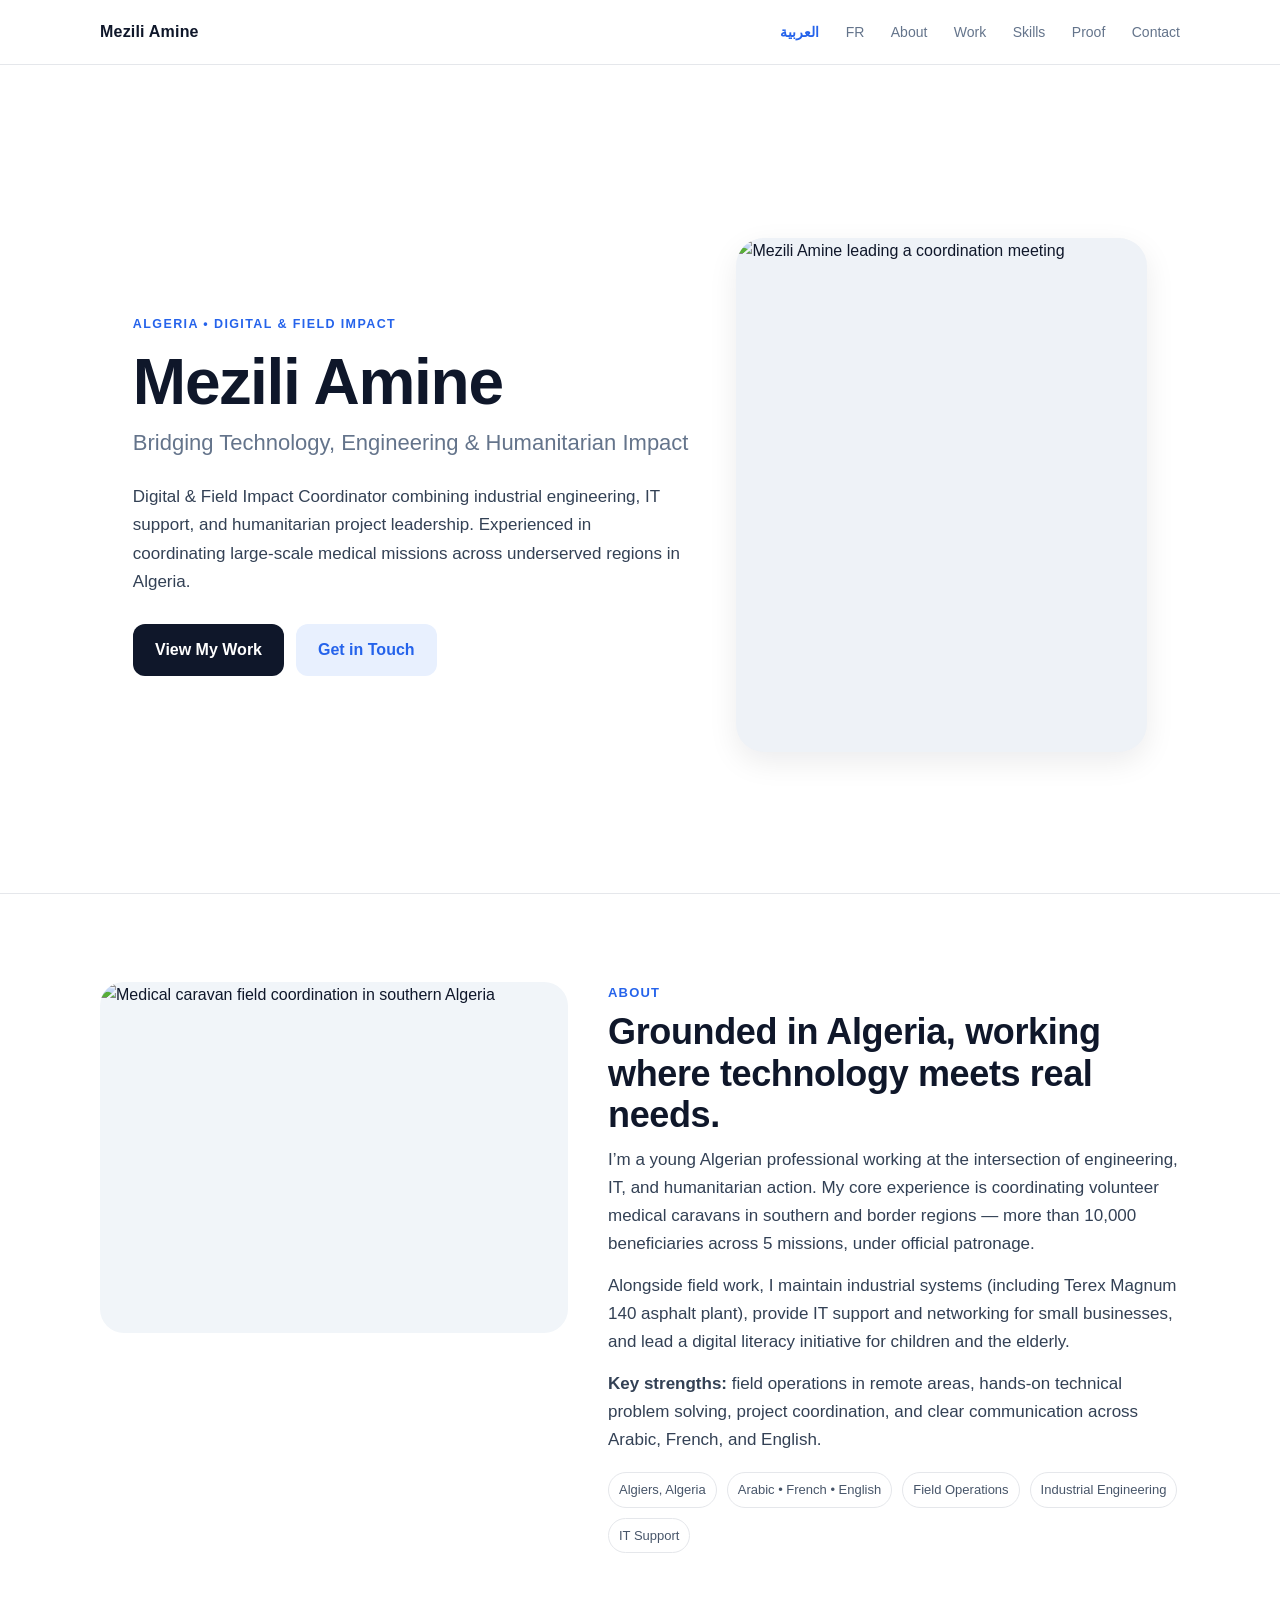
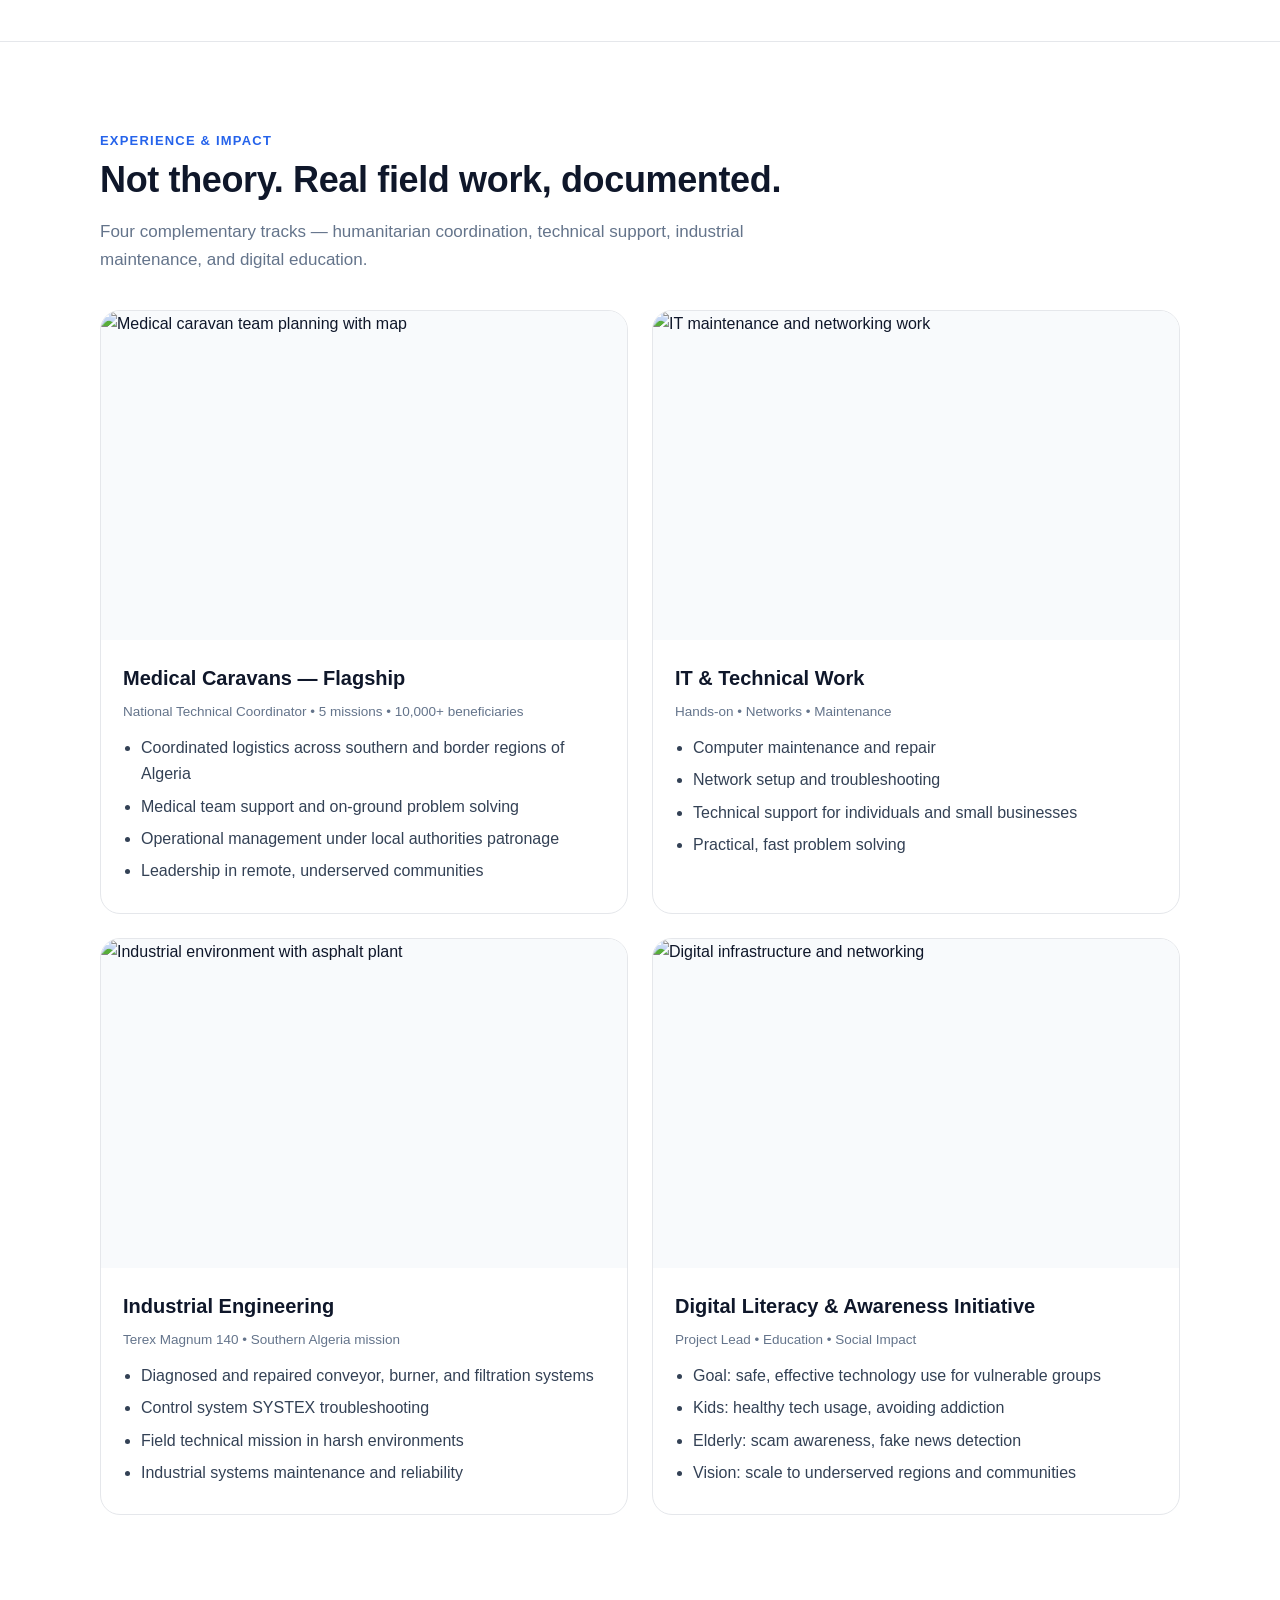
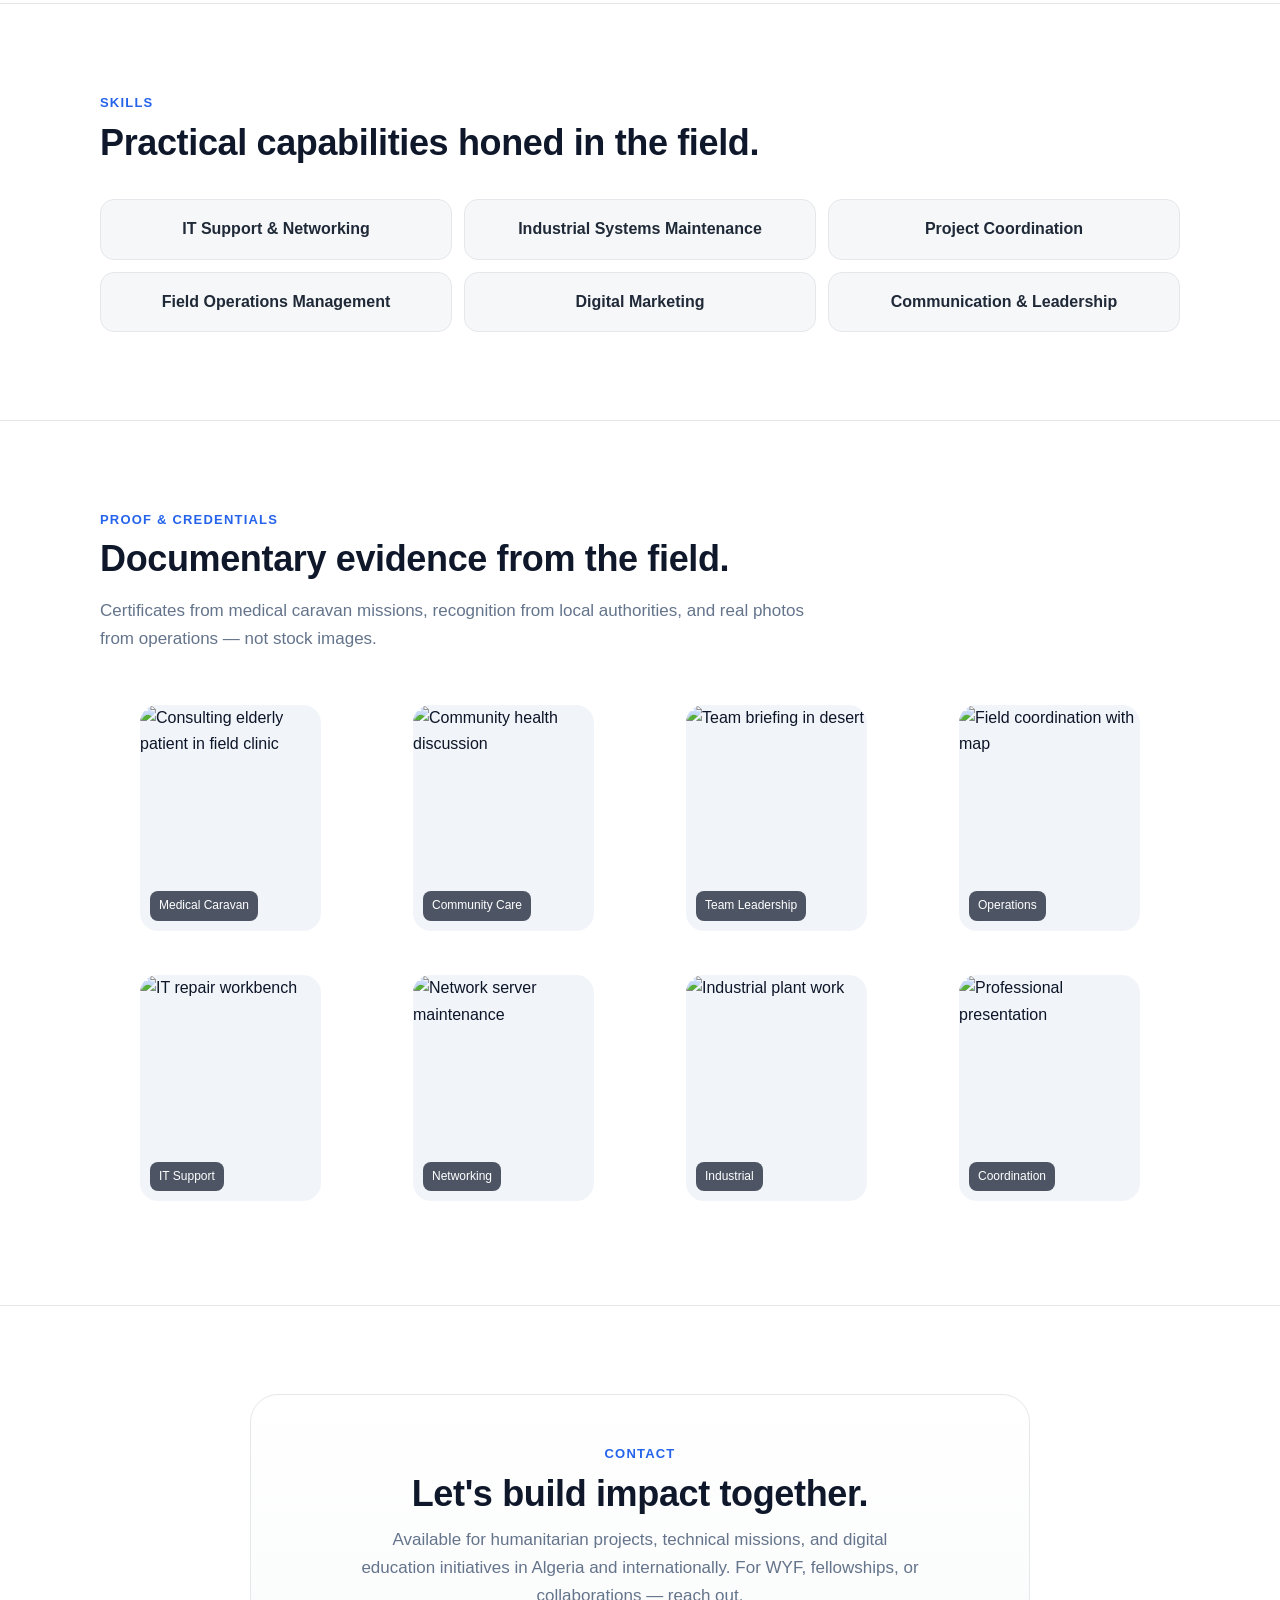
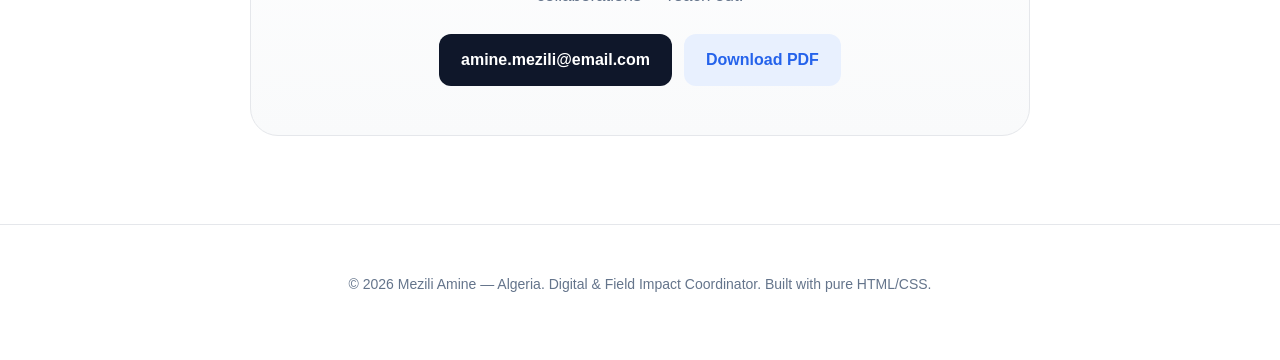
==== index.html @ 5e211ed3 "Add files via upload" ====
<!DOCTYPE html>
<html lang="en">
<head>
<link rel="icon" type="image/png" sizes="32x32" href="assets/favicon-32.png">
<link rel="apple-touch-icon" href="assets/apple-touch-icon.png">
<meta property="og:title" content="Mezili Amine — Portfolio">
<meta property="og:description" content="Bridging Technology, Engineering & Humanitarian Impact">
<meta property="og:image" content="assets/og-image.jpg">
<meta property="og:type" content="website">
<meta name="twitter:card" content="summary_large_image">

<meta charset="UTF-8">
<meta name="viewport" content="width=device-width, initial-scale=1">
<title>Mezili Amine — Technology, Engineering & Humanitarian Impact</title>
<meta name="description" content="Portfolio of Mezili Amine, Algerian Digital & Field Impact Coordinator. Medical caravans, industrial engineering, IT support, and digital literacy.">
<style>
:root{
  --bg:#ffffff;
  --bg-alt:#f6f7f9;
  --text:#0f172a;
  --muted:#64748b;
  --blue:#2563eb;
  --blue-soft:#e8f0fe;
  --border:#e5e7eb;
  --radius:20px;
}
*{box-sizing:border-box}
html{scroll-behavior:smooth}
body{
  margin:0;
  font-family:-apple-system,BlinkMacSystemFont,"SF Pro Text","Inter",Segoe UI,Roboto,Helvetica,Arial,sans-serif;
  color:var(--text);
  background:var(--bg);
  line-height:1.65;
  -webkit-font-smoothing:antialiased;
  text-rendering:optimizeLegibility;
}
img{max-width:100%;display:block}
a{color:inherit}
.container{max-width:1120px;margin:0 auto;padding:0 20px}

/* NAV */
nav{
  position:sticky;top:0;z-index:50;
  backdrop-filter:saturate(180%) blur(12px);
  background:rgba(255,255,255,.75);
  border-bottom:1px solid var(--border);
}
.nav-inner{display:flex;align-items:center;justify-content:space-between;height:64px}
.brand{font-weight:650;letter-spacing:.2px}
.nav-links a{
  margin-left:22px;text-decoration:none;font-size:14px;color:var(--muted);transition:color .2s
}
.nav-links a:hover{color:var(--text)}

/* HERO */
.hero{min-height:92vh;display:grid;align-items:center;padding:72px 0 40px}
.hero-grid{display:grid;gap:48px;grid-template-columns:1fr}
@media(min-width:920px){.hero-grid{grid-template-columns:1.15fr .85fr;align-items:center}}
.eyebrow{color:var(--blue);font-weight:600;font-size:12.5px;text-transform:uppercase;letter-spacing:1.4px}
h1{font-size:clamp(40px,6vw,64px);line-height:1.04;margin:14px 0 10px;font-weight:750;letter-spacing:-.02em}
.tagline{font-size:clamp(18px,2.4vw,22px);color:var(--muted);margin:0 0 22px}
.lead{font-size:17px;max-width:58ch;color:#334155;margin-bottom:28px}
.hero-img{border-radius:28px;overflow:hidden;aspect-ratio:4/5;background:#eef2f7;box-shadow:0 10px 30px rgba(2,6,23,.08)}
.hero-img img{width:100%;height:100%;object-fit:cover}
.cta-row{display:flex;gap:12px;flex-wrap:wrap}
.btn{
  display:inline-block;background:var(--text);color:#fff;
  padding:13px 22px;border-radius:12px;text-decoration:none;font-weight:550;
  transition:transform .15s ease,opacity .2s;will-change:transform
}
.btn:hover{transform:translateY(-1px);opacity:.95}
.btn-ghost{background:var(--blue-soft);color:var(--blue)}

/* SECTIONS */
section{padding:88px 0;border-top:1px solid var(--border)}
.section-head{margin-bottom:36px}
.kicker{font-size:13px;text-transform:uppercase;letter-spacing:1.2px;color:var(--blue);font-weight:600;margin-bottom:8px}
.h2{font-size:clamp(26px,3.5vw,36px);line-height:1.15;margin:0 0 10px;letter-spacing:-.01em}
.sub{color:var(--muted);max-width:720px;font-size:17px}

/* ABOUT */
.about-grid{display:grid;gap:40px;grid-template-columns:1fr}
@media(min-width:920px){.about-grid{grid-template-columns:.9fr 1.1fr;align-items:start}}
.about-img{border-radius:24px;overflow:hidden;aspect-ratio:4/3;background:#f1f5f9}
.about-img img{width:100%;height:100%;object-fit:cover}
.about-text p{margin:0 0 14px;color:#334155;font-size:17px}
.badges{display:flex;gap:10px;flex-wrap:wrap;margin-top:18px}
.badge{font-size:13px;padding:6px 10px;border:1px solid var(--border);border-radius:999px;background:#fff;color:#475569}

/* CARDS */
.cards{display:grid;gap:24px;grid-template-columns:1fr}
@media(min-width:820px){.cards{grid-template-columns:1fr 1fr}}
.card{
  background:#fff;border:1px solid var(--border);border-radius:var(--radius);
  overflow:hidden;display:flex;flex-direction:column;transition:transform .2s,box-shadow .2s
}
.card:hover{transform:translateY(-2px);box-shadow:0 8px 24px rgba(2,6,23,.06)}
.card-media{aspect-ratio:16/10;background:#f8fafc;overflow:hidden}
.card-media img{width:100%;height:100%;object-fit:cover;transition:transform .4s}
.card:hover .card-media img{transform:scale(1.03)}
.card-body{padding:22px}
.card-title{font-size:20px;margin:0 0 6px;font-weight:650}
.card-meta{font-size:13.5px;color:var(--muted);margin-bottom:12px}
.card ul{margin:0;padding-left:18px;color:#334155}
.card li{margin:6px 0}

/* SKILLS */
.skills{display:grid;grid-template-columns:repeat(2,1fr);gap:12px}
@media(min-width:720px){.skills{grid-template-columns:repeat(3,1fr)}}
.skill{
  background:var(--bg-alt);border:1px solid var(--border);
  padding:16px 14px;border-radius:14px;text-align:center;font-weight:550;color:#1f2937
}

/* GALLERY */
.gallery{display:grid;grid-template-columns:repeat(2,1fr);gap:12px}
@media(min-width:700px){.gallery{grid-template-columns:repeat(3,1fr)}}
@media(min-width:1020px){.gallery{grid-template-columns:repeat(4,1fr)}}
.tile{position:relative;border-radius:18px;overflow:hidden;aspect-ratio:4/5;background:#f1f5f9}
.tile img{width:100%;height:100%;object-fit:cover;transition:transform .35s,filter .3s;filter:contrast(1.02)}
.tile:hover img{transform:scale(1.04)}
.tile span{
  position:absolute;left:10px;bottom:10px;background:rgba(15,23,42,.72);color:#fff;
  font-size:12px;padding:5px 9px;border-radius:8px;backdrop-filter:blur(4px)
}

/* CONTACT */
.contact-wrap{max-width:820px;margin:0 auto}
.contact-card{
  background:linear-gradient(180deg,#fff, #f9fafb);
  border:1px solid var(--border);border-radius:28px;padding:48px 28px;text-align:center
}
.contact-card p{color:var(--muted);max-width:60ch;margin:12px auto 24px;font-size:17px}

/* FOOTER */
footer{padding:48px 0 64px;color:var(--muted);font-size:14px;text-align:center;border-top:1px solid var(--border)}

/* REVEAL */
.reveal{opacity:0;transform:translateY(14px);transition:opacity .7s ease,transform .7s ease}
.reveal.visible{opacity:1;transform:none}
</style>
</head>
<body>

<nav>
  <div class="container nav-inner">
    <div class="brand">Mezili Amine</div>
    <div class="nav-links">
      <a href="index-ar.html" style="color:var(--blue);font-weight:600">العربية</a>
      <a href="index-fr.html">FR</a>
      <a href="#about">About</a>
      <a href="#work">Work</a>
      <a href="#skills">Skills</a>
      <a href="#gallery">Proof</a>
      <a href="#contact">Contact</a>
    </div>
  </div>
</nav>

<header class="hero">
  <div class="container hero-grid">
    <div>
      <div class="eyebrow reveal">Algeria • Digital & Field Impact</div>
      <h1 class="reveal" style="transition-delay:.05s">Mezili Amine</h1>
      <p class="tagline reveal" style="transition-delay:.1s">Bridging Technology, Engineering & Humanitarian Impact</p>
      <p class="lead reveal" style="transition-delay:.15s">
        Digital & Field Impact Coordinator combining industrial engineering, IT support, and humanitarian project leadership. Experienced in coordinating large-scale medical missions across underserved regions in Algeria.
      </p>
      <div class="cta-row reveal" style="transition-delay:.2s">
        <a href="#work" class="btn">View My Work</a>
        <a href="#contact" class="btn btn-ghost">Get in Touch</a>
      </div>
    </div>
    <div class="hero-img reveal" style="transition-delay:.1s">
      <img src="assets/photo2.jpg" alt="Mezili Amine leading a coordination meeting">
    </div>
  </div>
</header>

<section id="about">
  <div class="container about-grid">
    <div class="about-img reveal">
      <img src="assets/photo5.jpg" alt="Medical caravan field coordination in southern Algeria">
    </div>
    <div class="about-text reveal">
      <div class="kicker">About</div>
      <h2 class="h2">Grounded in Algeria, working where technology meets real needs.</h2>
      <p>I’m a young Algerian professional working at the intersection of engineering, IT, and humanitarian action. My core experience is coordinating volunteer medical caravans in southern and border regions — more than 10,000 beneficiaries across 5 missions, under official patronage.</p>
      <p>Alongside field work, I maintain industrial systems (including Terex Magnum 140 asphalt plant), provide IT support and networking for small businesses, and lead a digital literacy initiative for children and the elderly.</p>
      <p><strong>Key strengths:</strong> field operations in remote areas, hands-on technical problem solving, project coordination, and clear communication across Arabic, French, and English.</p>
      <div class="badges">
        <span class="badge">Algiers, Algeria</span>
        <span class="badge">Arabic • French • English</span>
        <span class="badge">Field Operations</span>
        <span class="badge">Industrial Engineering</span>
        <span class="badge">IT Support</span>
      </div>
    </div>
  </div>
</section>

<section id="work">
  <div class="container">
    <div class="section-head reveal">
      <div class="kicker">Experience & Impact</div>
      <h2 class="h2">Not theory. Real field work, documented.</h2>
      <p class="sub">Four complementary tracks — humanitarian coordination, technical support, industrial maintenance, and digital education.</p>
    </div>

    <div class="cards">
      <article class="card reveal">
        <div class="card-media">
          <img src="assets/photo6.jpg" alt="Medical caravan team planning with map">
        </div>
        <div class="card-body">
          <h3 class="card-title">Medical Caravans — Flagship</h3>
          <div class="card-meta">National Technical Coordinator • 5 missions • 10,000+ beneficiaries</div>
          <ul>
            <li>Coordinated logistics across southern and border regions of Algeria</li>
            <li>Medical team support and on-ground problem solving</li>
            <li>Operational management under local authorities patronage</li>
            <li>Leadership in remote, underserved communities</li>
          </ul>
        </div>
      </article>

      <article class="card reveal" style="transition-delay:.05s">
        <div class="card-media">
          <img src="assets/photo3.jpg" alt="IT maintenance and networking work">
        </div>
        <div class="card-body">
          <h3 class="card-title">IT & Technical Work</h3>
          <div class="card-meta">Hands-on • Networks • Maintenance</div>
          <ul>
            <li>Computer maintenance and repair</li>
            <li>Network setup and troubleshooting</li>
            <li>Technical support for individuals and small businesses</li>
            <li>Practical, fast problem solving</li>
          </ul>
        </div>
      </article>

      <article class="card reveal" style="transition-delay:.1s">
        <div class="card-media">
          <img src="assets/photo1.jpg" alt="Industrial environment with asphalt plant">
        </div>
        <div class="card-body">
          <h3 class="card-title">Industrial Engineering</h3>
          <div class="card-meta">Terex Magnum 140 • Southern Algeria mission</div>
          <ul>
            <li>Diagnosed and repaired conveyor, burner, and filtration systems</li>
            <li>Control system SYSTEX troubleshooting</li>
            <li>Field technical mission in harsh environments</li>
            <li>Industrial systems maintenance and reliability</li>
          </ul>
        </div>
      </article>

      <article class="card reveal" style="transition-delay:.15s">
        <div class="card-media">
          <img src="assets/photo4.jpg" alt="Digital infrastructure and networking">
        </div>
        <div class="card-body">
          <h3 class="card-title">Digital Literacy & Awareness Initiative</h3>
          <div class="card-meta">Project Lead • Education • Social Impact</div>
          <ul>
            <li>Goal: safe, effective technology use for vulnerable groups</li>
            <li>Kids: healthy tech usage, avoiding addiction</li>
            <li>Elderly: scam awareness, fake news detection</li>
            <li>Vision: scale to underserved regions and communities</li>
          </ul>
        </div>
      </article>
    </div>
  </div>
</section>

<section id="skills">
  <div class="container">
    <div class="section-head reveal">
      <div class="kicker">Skills</div>
      <h2 class="h2">Practical capabilities honed in the field.</h2>
    </div>
    <div class="skills">
      <div class="skill reveal">IT Support & Networking</div>
      <div class="skill reveal" style="transition-delay:.03s">Industrial Systems Maintenance</div>
      <div class="skill reveal" style="transition-delay:.06s">Project Coordination</div>
      <div class="skill reveal" style="transition-delay:.09s">Field Operations Management</div>
      <div class="skill reveal" style="transition-delay:.12s">Digital Marketing</div>
      <div class="skill reveal" style="transition-delay:.15s">Communication & Leadership</div>
    </div>
  </div>
</section>

<section id="gallery">
  <div class="container">
    <div class="section-head reveal">
      <div class="kicker">Proof & Credentials</div>
      <h2 class="h2">Documentary evidence from the field.</h2>
      <p class="sub">Certificates from medical caravan missions, recognition from local authorities, and real photos from operations — not stock images.</p>
    </div>
    <div class="gallery">
      <figure class="tile reveal"><img src="assets/photo7.jpg" alt="Consulting elderly patient in field clinic"><span>Medical Caravan</span></figure>
      <figure class="tile reveal" style="transition-delay:.03s"><img src="assets/photo8.jpg" alt="Community health discussion"><span>Community Care</span></figure>
      <figure class="tile reveal" style="transition-delay:.06s"><img src="assets/photo5.jpg" alt="Team briefing in desert"><span>Team Leadership</span></figure>
      <figure class="tile reveal" style="transition-delay:.09s"><img src="assets/photo6.jpg" alt="Field coordination with map"><span>Operations</span></figure>
      <figure class="tile reveal" style="transition-delay:.12s"><img src="assets/photo3.jpg" alt="IT repair workbench"><span>IT Support</span></figure>
      <figure class="tile reveal" style="transition-delay:.15s"><img src="assets/photo4.jpg" alt="Network server maintenance"><span>Networking</span></figure>
      <figure class="tile reveal" style="transition-delay:.18s"><img src="assets/photo1.jpg" alt="Industrial plant work"><span>Industrial</span></figure>
      <figure class="tile reveal" style="transition-delay:.21s"><img src="assets/photo2.jpg" alt="Professional presentation"><span>Coordination</span></figure>
    </div>
  </div>
</section>

<section id="contact">
  <div class="container contact-wrap">
    <div class="contact-card reveal">
      <div class="kicker">Contact</div>
      <h2 class="h2">Let's build impact together.</h2>
      <p>Available for humanitarian projects, technical missions, and digital education initiatives in Algeria and internationally. For WYF, fellowships, or collaborations — reach out.</p>
      <div class="cta-row" style="justify-content:center">
        <a href="mailto:amine.mezili@email.com" class="btn">amine.mezili@email.com</a>
        <a href="assets/Mezili-Amine-Portfolio.pdf" class="btn btn-ghost">Download PDF</a>
      </div>
    </div>
  </div>
</section>

<footer>
  <div class="container">
    © 2026 Mezili Amine — Algeria. Digital & Field Impact Coordinator. Built with pure HTML/CSS.
  </div>
</footer>

<script>
// Subtle fade-in on scroll
const io = new IntersectionObserver((entries)=>{
  entries.forEach(e=>{
    if(e.isIntersecting){ e.target.classList.add('visible'); io.unobserve(e.target); }
  })
},{threshold:.12});
document.querySelectorAll('.reveal').forEach(el=>io.observe(el));
</script>
</body>
</html>
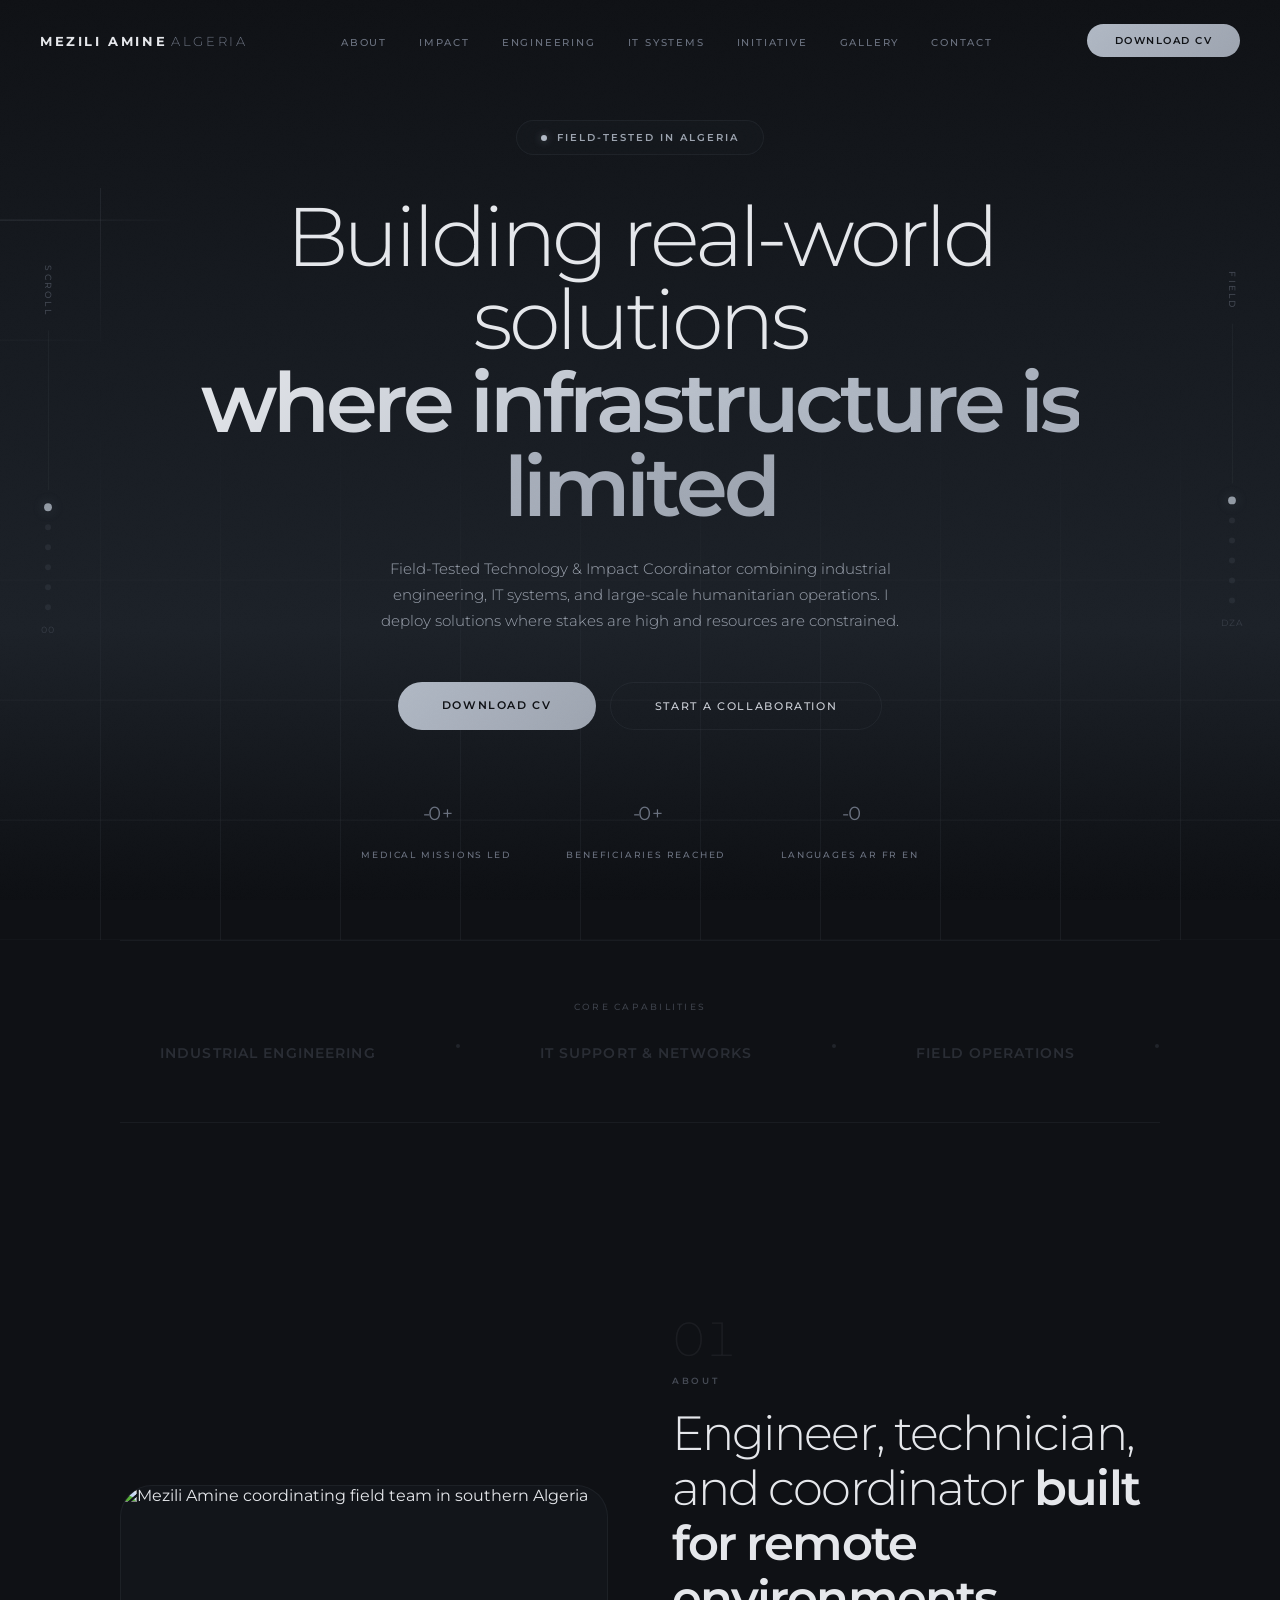
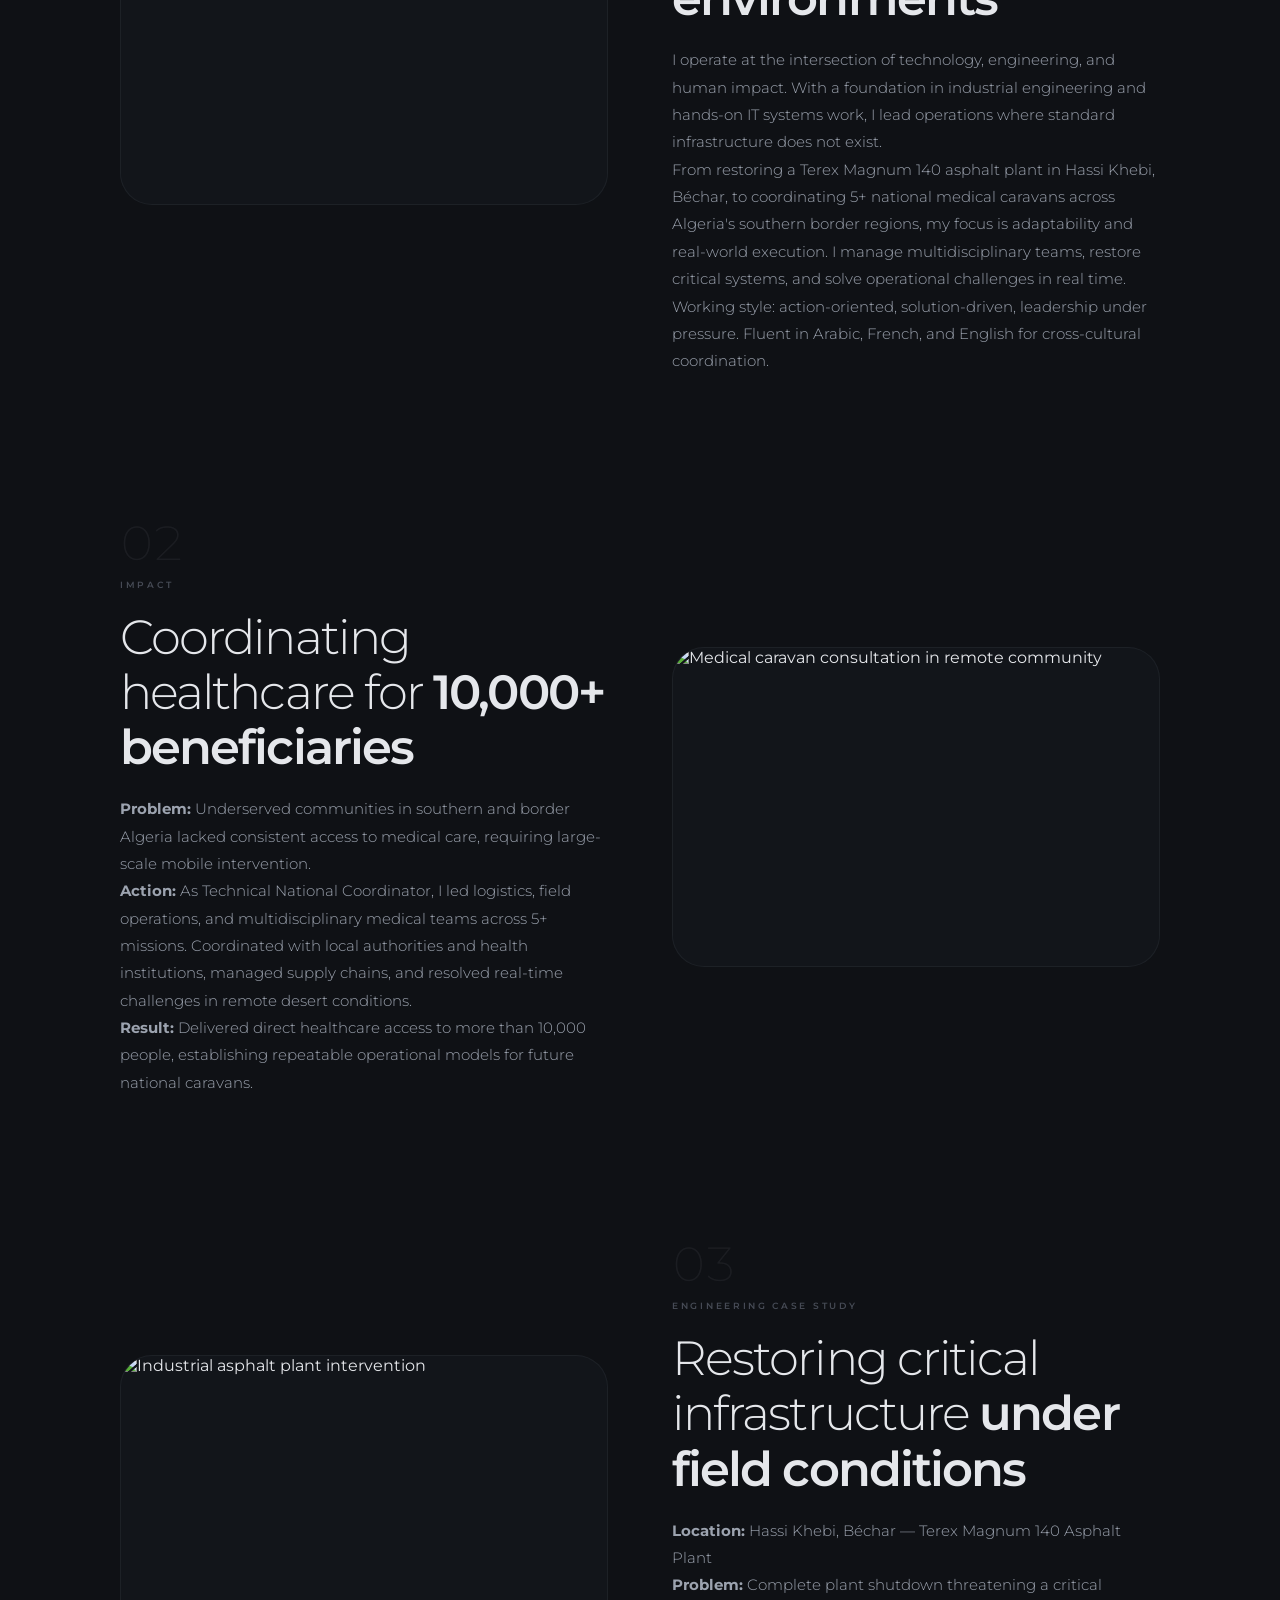
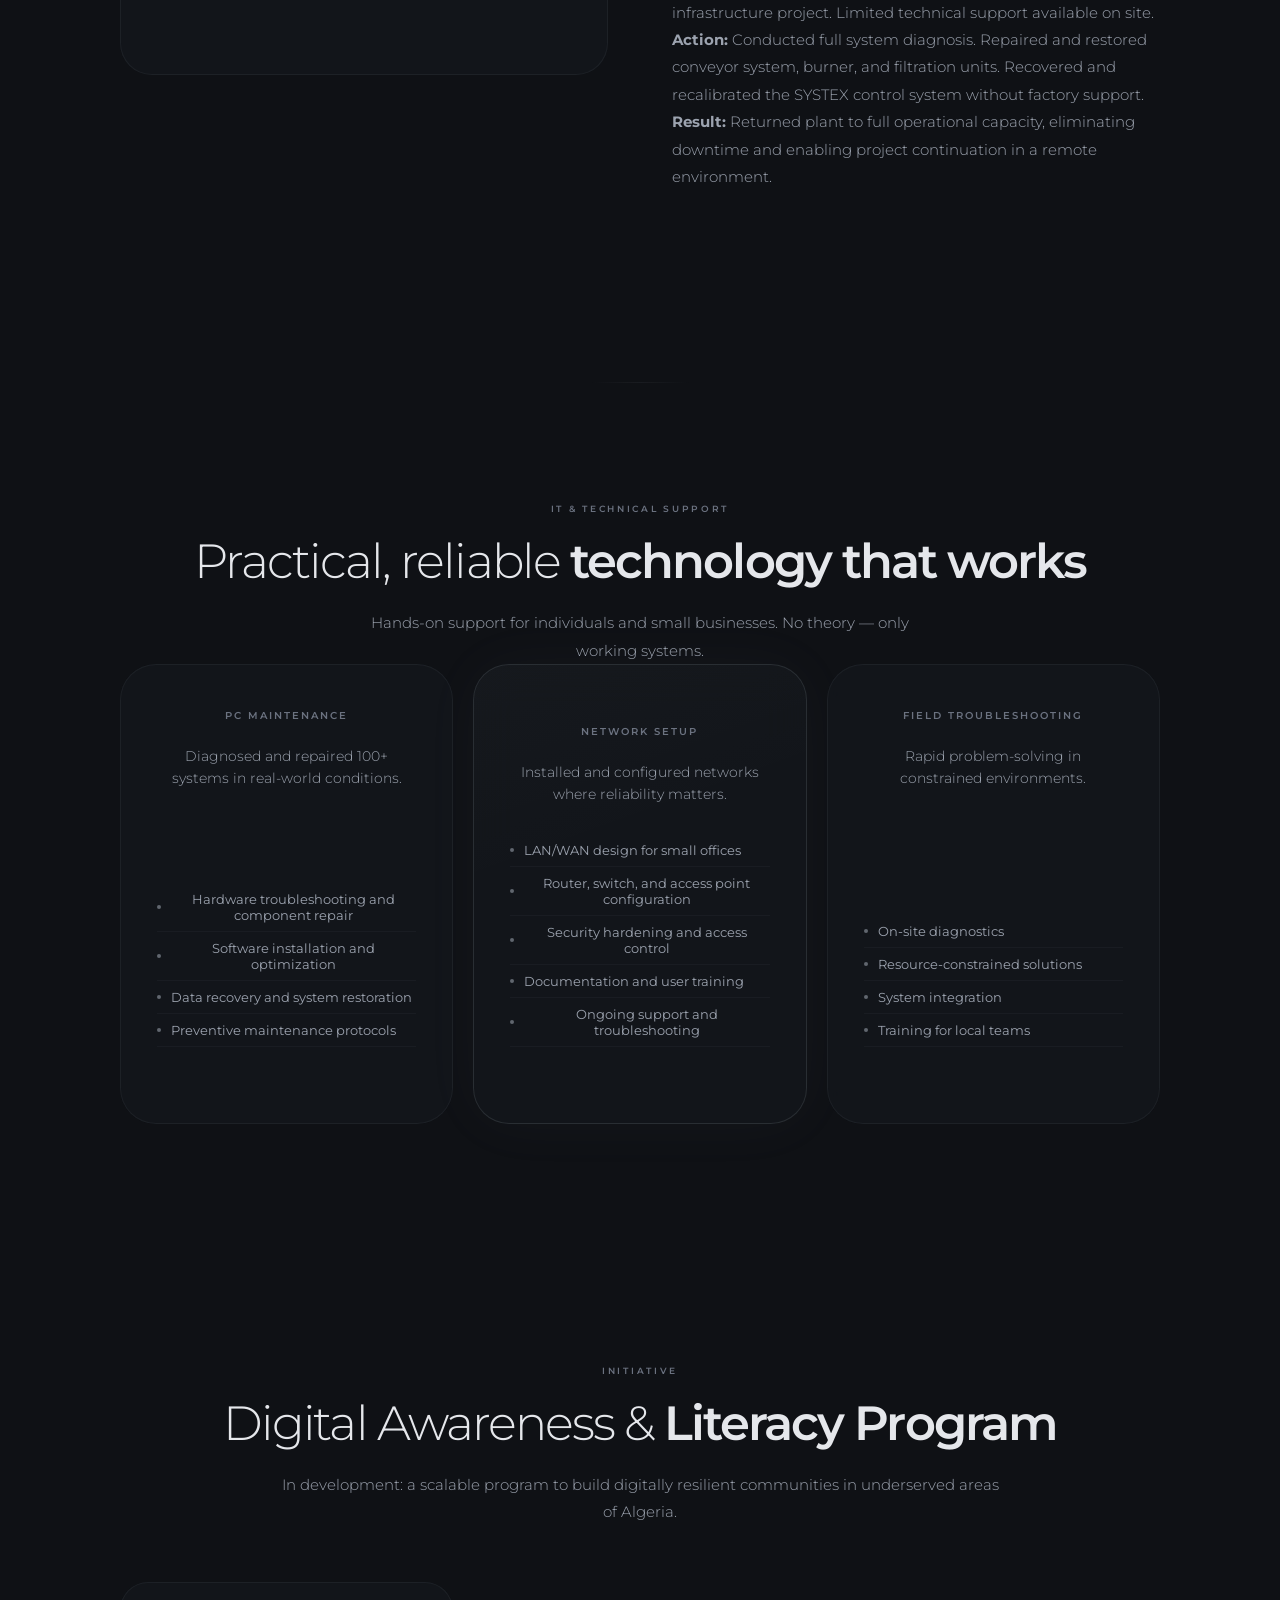
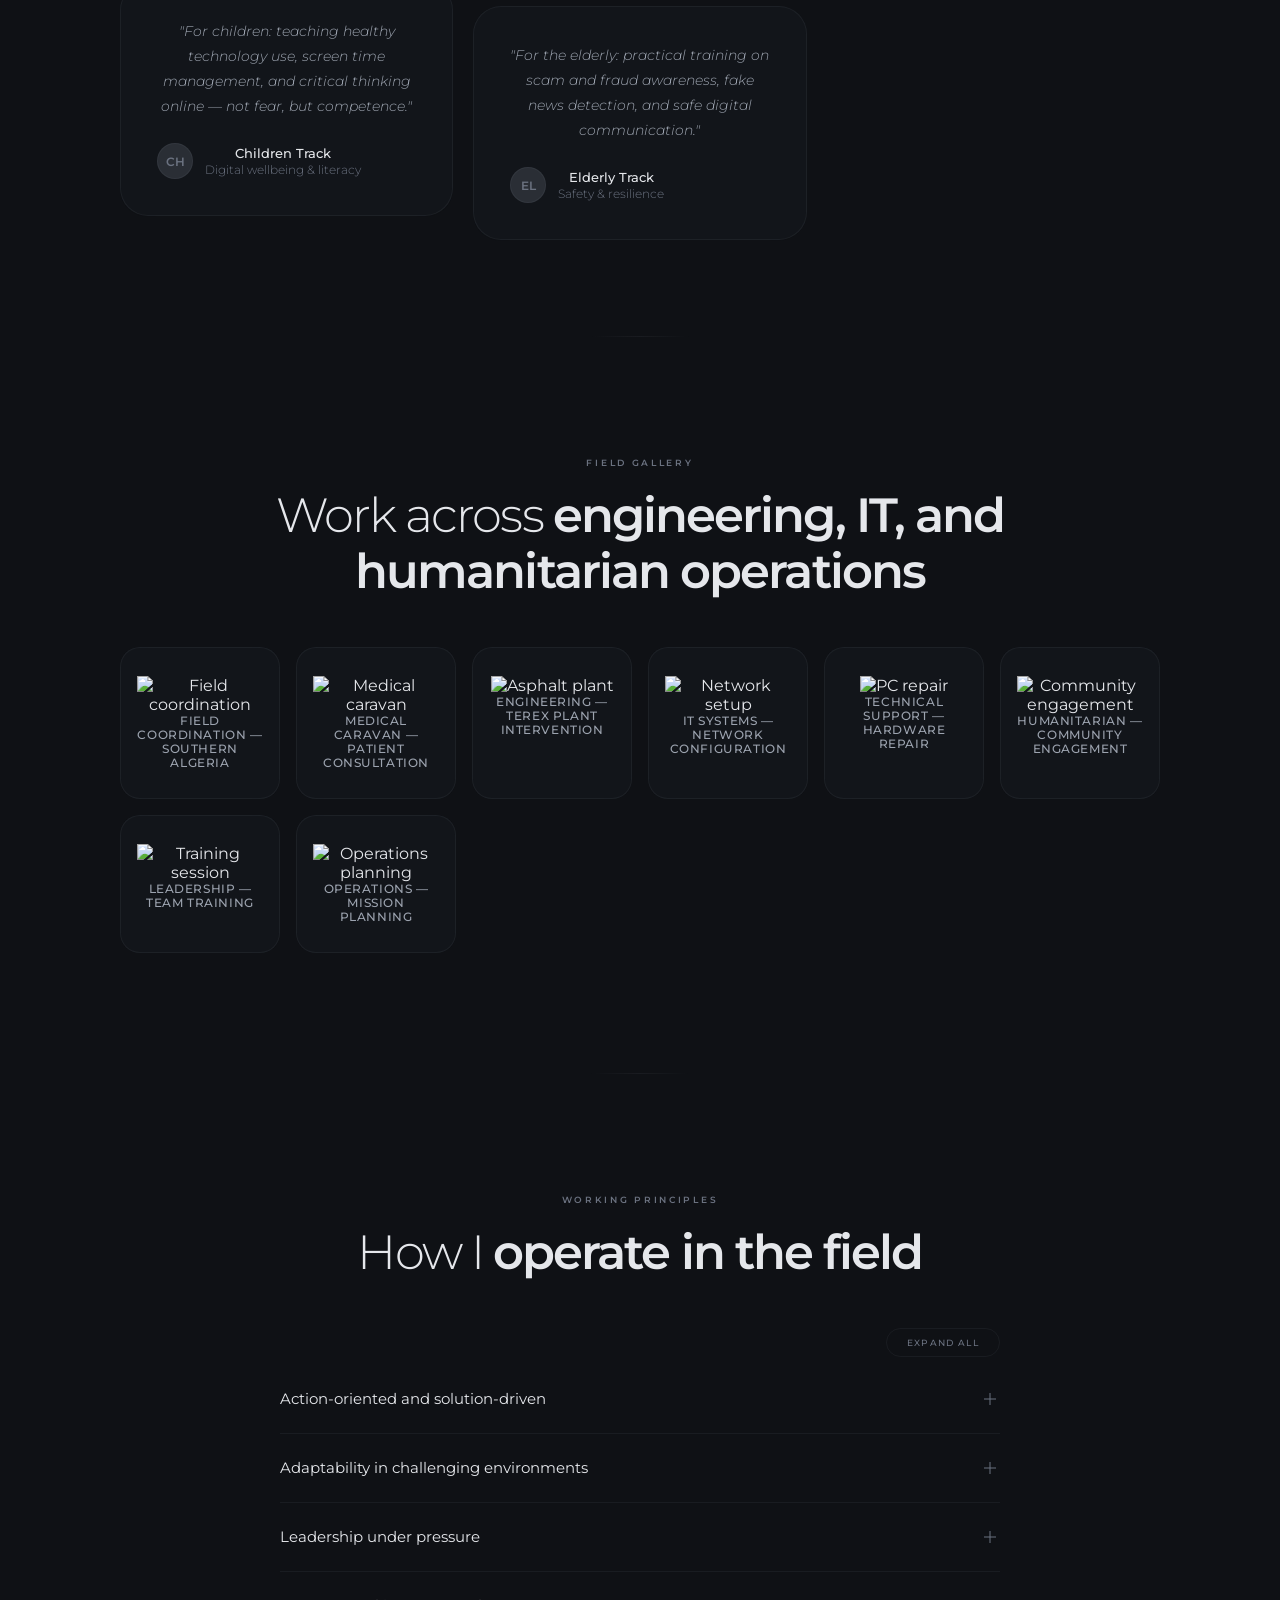
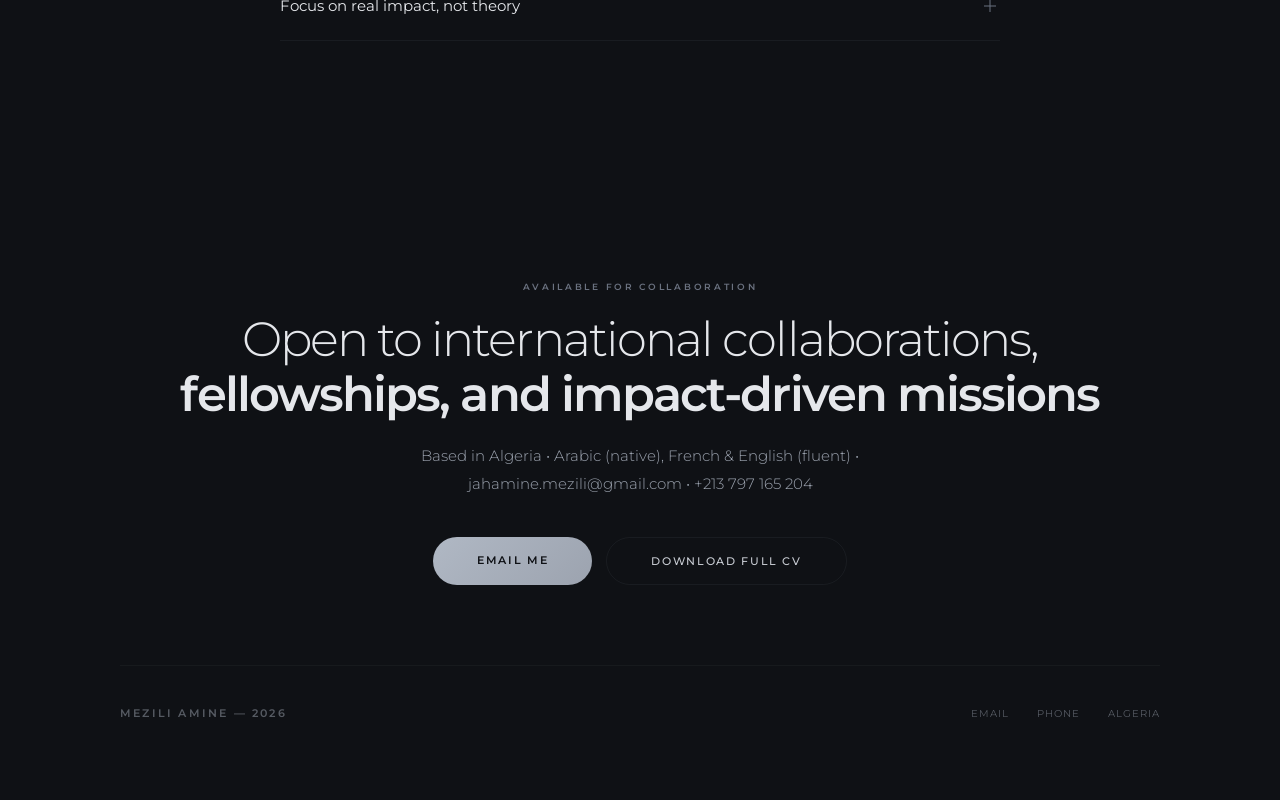
==== commit 41f56bb7: "Add files via upload" ====
--- a/index.html
+++ b/index.html
@@ -1,346 +1,376 @@
 <!DOCTYPE html>
 <html lang="en">
 <head>
-<link rel="icon" type="image/png" sizes="32x32" href="assets/favicon-32.png">
-<link rel="apple-touch-icon" href="assets/apple-touch-icon.png">
-<meta property="og:title" content="Mezili Amine — Portfolio">
-<meta property="og:description" content="Bridging Technology, Engineering & Humanitarian Impact">
-<meta property="og:image" content="assets/og-image.jpg">
-<meta property="og:type" content="website">
-<meta name="twitter:card" content="summary_large_image">
-
 <meta charset="UTF-8">
-<meta name="viewport" content="width=device-width, initial-scale=1">
-<title>Mezili Amine — Technology, Engineering & Humanitarian Impact</title>
-<meta name="description" content="Portfolio of Mezili Amine, Algerian Digital & Field Impact Coordinator. Medical caravans, industrial engineering, IT support, and digital literacy.">
-<style>
-:root{
-  --bg:#ffffff;
-  --bg-alt:#f6f7f9;
-  --text:#0f172a;
-  --muted:#64748b;
-  --blue:#2563eb;
-  --blue-soft:#e8f0fe;
-  --border:#e5e7eb;
-  --radius:20px;
-}
-*{box-sizing:border-box}
-html{scroll-behavior:smooth}
-body{
-  margin:0;
-  font-family:-apple-system,BlinkMacSystemFont,"SF Pro Text","Inter",Segoe UI,Roboto,Helvetica,Arial,sans-serif;
-  color:var(--text);
-  background:var(--bg);
-  line-height:1.65;
-  -webkit-font-smoothing:antialiased;
-  text-rendering:optimizeLegibility;
-}
-img{max-width:100%;display:block}
-a{color:inherit}
-.container{max-width:1120px;margin:0 auto;padding:0 20px}
-
-/* NAV */
-nav{
-  position:sticky;top:0;z-index:50;
-  backdrop-filter:saturate(180%) blur(12px);
-  background:rgba(255,255,255,.75);
-  border-bottom:1px solid var(--border);
-}
-.nav-inner{display:flex;align-items:center;justify-content:space-between;height:64px}
-.brand{font-weight:650;letter-spacing:.2px}
-.nav-links a{
-  margin-left:22px;text-decoration:none;font-size:14px;color:var(--muted);transition:color .2s
-}
-.nav-links a:hover{color:var(--text)}
-
-/* HERO */
-.hero{min-height:92vh;display:grid;align-items:center;padding:72px 0 40px}
-.hero-grid{display:grid;gap:48px;grid-template-columns:1fr}
-@media(min-width:920px){.hero-grid{grid-template-columns:1.15fr .85fr;align-items:center}}
-.eyebrow{color:var(--blue);font-weight:600;font-size:12.5px;text-transform:uppercase;letter-spacing:1.4px}
-h1{font-size:clamp(40px,6vw,64px);line-height:1.04;margin:14px 0 10px;font-weight:750;letter-spacing:-.02em}
-.tagline{font-size:clamp(18px,2.4vw,22px);color:var(--muted);margin:0 0 22px}
-.lead{font-size:17px;max-width:58ch;color:#334155;margin-bottom:28px}
-.hero-img{border-radius:28px;overflow:hidden;aspect-ratio:4/5;background:#eef2f7;box-shadow:0 10px 30px rgba(2,6,23,.08)}
-.hero-img img{width:100%;height:100%;object-fit:cover}
-.cta-row{display:flex;gap:12px;flex-wrap:wrap}
-.btn{
-  display:inline-block;background:var(--text);color:#fff;
-  padding:13px 22px;border-radius:12px;text-decoration:none;font-weight:550;
-  transition:transform .15s ease,opacity .2s;will-change:transform
-}
-.btn:hover{transform:translateY(-1px);opacity:.95}
-.btn-ghost{background:var(--blue-soft);color:var(--blue)}
-
-/* SECTIONS */
-section{padding:88px 0;border-top:1px solid var(--border)}
-.section-head{margin-bottom:36px}
-.kicker{font-size:13px;text-transform:uppercase;letter-spacing:1.2px;color:var(--blue);font-weight:600;margin-bottom:8px}
-.h2{font-size:clamp(26px,3.5vw,36px);line-height:1.15;margin:0 0 10px;letter-spacing:-.01em}
-.sub{color:var(--muted);max-width:720px;font-size:17px}
-
-/* ABOUT */
-.about-grid{display:grid;gap:40px;grid-template-columns:1fr}
-@media(min-width:920px){.about-grid{grid-template-columns:.9fr 1.1fr;align-items:start}}
-.about-img{border-radius:24px;overflow:hidden;aspect-ratio:4/3;background:#f1f5f9}
-.about-img img{width:100%;height:100%;object-fit:cover}
-.about-text p{margin:0 0 14px;color:#334155;font-size:17px}
-.badges{display:flex;gap:10px;flex-wrap:wrap;margin-top:18px}
-.badge{font-size:13px;padding:6px 10px;border:1px solid var(--border);border-radius:999px;background:#fff;color:#475569}
-
-/* CARDS */
-.cards{display:grid;gap:24px;grid-template-columns:1fr}
-@media(min-width:820px){.cards{grid-template-columns:1fr 1fr}}
-.card{
-  background:#fff;border:1px solid var(--border);border-radius:var(--radius);
-  overflow:hidden;display:flex;flex-direction:column;transition:transform .2s,box-shadow .2s
-}
-.card:hover{transform:translateY(-2px);box-shadow:0 8px 24px rgba(2,6,23,.06)}
-.card-media{aspect-ratio:16/10;background:#f8fafc;overflow:hidden}
-.card-media img{width:100%;height:100%;object-fit:cover;transition:transform .4s}
-.card:hover .card-media img{transform:scale(1.03)}
-.card-body{padding:22px}
-.card-title{font-size:20px;margin:0 0 6px;font-weight:650}
-.card-meta{font-size:13.5px;color:var(--muted);margin-bottom:12px}
-.card ul{margin:0;padding-left:18px;color:#334155}
-.card li{margin:6px 0}
-
-/* SKILLS */
-.skills{display:grid;grid-template-columns:repeat(2,1fr);gap:12px}
-@media(min-width:720px){.skills{grid-template-columns:repeat(3,1fr)}}
-.skill{
-  background:var(--bg-alt);border:1px solid var(--border);
-  padding:16px 14px;border-radius:14px;text-align:center;font-weight:550;color:#1f2937
-}
-
-/* GALLERY */
-.gallery{display:grid;grid-template-columns:repeat(2,1fr);gap:12px}
-@media(min-width:700px){.gallery{grid-template-columns:repeat(3,1fr)}}
-@media(min-width:1020px){.gallery{grid-template-columns:repeat(4,1fr)}}
-.tile{position:relative;border-radius:18px;overflow:hidden;aspect-ratio:4/5;background:#f1f5f9}
-.tile img{width:100%;height:100%;object-fit:cover;transition:transform .35s,filter .3s;filter:contrast(1.02)}
-.tile:hover img{transform:scale(1.04)}
-.tile span{
-  position:absolute;left:10px;bottom:10px;background:rgba(15,23,42,.72);color:#fff;
-  font-size:12px;padding:5px 9px;border-radius:8px;backdrop-filter:blur(4px)
-}
-
-/* CONTACT */
-.contact-wrap{max-width:820px;margin:0 auto}
-.contact-card{
-  background:linear-gradient(180deg,#fff, #f9fafb);
-  border:1px solid var(--border);border-radius:28px;padding:48px 28px;text-align:center
-}
-.contact-card p{color:var(--muted);max-width:60ch;margin:12px auto 24px;font-size:17px}
-
-/* FOOTER */
-footer{padding:48px 0 64px;color:var(--muted);font-size:14px;text-align:center;border-top:1px solid var(--border)}
-
-/* REVEAL */
-.reveal{opacity:0;transform:translateY(14px);transition:opacity .7s ease,transform .7s ease}
-.reveal.visible{opacity:1;transform:none}
-</style>
+<meta name="viewport" content="width=device-width, initial-scale=1.0">
+<title>Mezili Amine — Technology & Impact Coordinator</title>
+<link rel="preconnect" href="https://fonts.googleapis.com">
+<link href="https://fonts.googleapis.com/css2?family=Montserrat:wght@300;400;500;600;700&display=swap" rel="stylesheet">
+<link rel="stylesheet" href="templatemo-621-luminary-style.css">
 </head>
 <body>
 
-<nav>
-  <div class="container nav-inner">
-    <div class="brand">Mezili Amine</div>
-    <div class="nav-links">
-      <a href="index-ar.html" style="color:var(--blue);font-weight:600">العربية</a>
-      <a href="index-fr.html">FR</a>
-      <a href="#about">About</a>
-      <a href="#work">Work</a>
-      <a href="#skills">Skills</a>
-      <a href="#gallery">Proof</a>
-      <a href="#contact">Contact</a>
+<svg class="grain" width="100%" height="100%">
+  <filter id="n"><feTurbulence type="fractalNoise" baseFrequency="0.65" numOctaves="5" stitchTiles="stitch"/><feColorMatrix type="saturate" values="0"/></filter>
+  <rect width="100%" height="100%" filter="url(#n)"/>
+</svg>
+<div class="atmosphere"></div>
+
+<!-- Nav -->
+<nav class="top-nav" id="topNav">
+  <a href="#" class="nav-brand">Mezili Amine<span>Algeria</span></a>
+  <ul class="nav-links">
+    <li><a href="#about">About</a></li>
+    <li><a href="#impact">Impact</a></li>
+    <li><a href="#engineering">Engineering</a></li>
+    <li><a href="#it">IT Systems</a></li>
+    <li><a href="#initiative">Initiative</a></li>
+    <li><a href="#gallery">Gallery</a></li>
+    <li><a href="#contact">Contact</a></li>
+  </ul>
+  <a href="Mezili_Amine_CV.pdf" class="nav-cta" download>Download CV</a>
+  <button class="nav-toggle" id="navToggle" aria-label="Toggle menu" aria-expanded="false">
+    <span class="toggle-bar"></span><span class="toggle-bar"></span>
+  </button>
+</nav>
+
+<!-- Mobile Menu -->
+<div class="mobile-menu" id="mobileMenu">
+  <div class="mobile-menu-inner">
+    <div class="mobile-menu-links">
+      <a href="#" class="mobile-menu-link" data-index="01">Home</a>
+      <a href="#about" class="mobile-menu-link" data-index="02">About</a>
+      <a href="#impact" class="mobile-menu-link" data-index="03">Impact</a>
+      <a href="#engineering" class="mobile-menu-link" data-index="04">Engineering</a>
+      <a href="#it" class="mobile-menu-link" data-index="05">IT Systems</a>
+      <a href="#initiative" class="mobile-menu-link" data-index="06">Initiative</a>
+      <a href="#gallery" class="mobile-menu-link" data-index="07">Gallery</a>
+      <a href="#contact" class="mobile-menu-link" data-index="08">Contact</a>
+    </div>
+    <div class="mobile-menu-footer">
+      <a href="mailto:jahamine.mezili@gmail.com">Email</a>
+      <a href="Mezili_Amine_CV.pdf" download>CV</a>
+      <a href="tel:+213797165204">Phone</a>
     </div>
   </div>
+</div>
+
+<!-- Side Panels -->
+<nav class="side-panel left" aria-label="Scroll indicators">
+  <span class="side-label">Scroll</span>
+  <div class="side-track"><div class="side-track-fill" id="leftTrack"></div></div>
+  <div class="side-dot active"></div>
+  <div class="side-dot"></div>
+  <div class="side-dot"></div>
+  <div class="side-dot"></div>
+  <div class="side-dot"></div>
+  <div class="side-dot"></div>
+  <div class="side-readout" id="scrollPct">00</div>
 </nav>
 
-<header class="hero">
-  <div class="container hero-grid">
-    <div>
-      <div class="eyebrow reveal">Algeria • Digital & Field Impact</div>
-      <h1 class="reveal" style="transition-delay:.05s">Mezili Amine</h1>
-      <p class="tagline reveal" style="transition-delay:.1s">Bridging Technology, Engineering & Humanitarian Impact</p>
-      <p class="lead reveal" style="transition-delay:.15s">
-        Digital & Field Impact Coordinator combining industrial engineering, IT support, and humanitarian project leadership. Experienced in coordinating large-scale medical missions across underserved regions in Algeria.
-      </p>
-      <div class="cta-row reveal" style="transition-delay:.2s">
-        <a href="#work" class="btn">View My Work</a>
-        <a href="#contact" class="btn btn-ghost">Get in Touch</a>
-      </div>
-    </div>
-    <div class="hero-img reveal" style="transition-delay:.1s">
-      <img src="assets/photo2.jpg" alt="Mezili Amine leading a coordination meeting">
+<nav class="side-panel right" aria-label="Status indicators">
+  <span class="side-label">Field</span>
+  <div class="side-track"><div class="side-track-fill" id="rightTrack"></div></div>
+  <div class="side-dot"></div>
+  <div class="side-dot"></div>
+  <div class="side-dot active"></div>
+  <div class="side-dot"></div>
+  <div class="side-dot"></div>
+  <div class="side-dot"></div>
+  <div class="side-readout">DZA</div>
+</nav>
+
+<main class="main">
+
+  <!-- HERO -->
+  <section class="hero" id="hero">
+    <div class="hero-grid"></div>
+    <div class="hero-badge">
+      <div class="hero-badge-dot"></div>
+      <span>Field-Tested in Algeria</span>
+    </div>
+    <h1>Building real-world solutions<br><em>where infrastructure is limited</em></h1>
+    <p class="hero-sub">
+      Field-Tested Technology & Impact Coordinator combining industrial engineering, IT systems, and large-scale humanitarian operations. I deploy solutions where stakes are high and resources are constrained.
+    </p>
+    <div class="hero-ctas">
+      <a href="Mezili_Amine_CV.pdf" class="btn-primary" download>Download CV</a>
+      <a href="#contact" class="btn-secondary">Start a Collaboration</a>
+    </div>
+    <div class="hero-metrics">
+      <div class="metric">
+        <div class="metric-value"><span class="counter" data-target="5" data-decimals="0">0</span><span>+</span></div>
+        <div class="metric-label">Medical Missions Led</div>
+      </div>
+      <div class="metric">
+        <div class="metric-value"><span class="counter" data-target="10000" data-decimals="0">0</span><span>+</span></div>
+        <div class="metric-label">Beneficiaries Reached</div>
+      </div>
+      <div class="metric">
+        <div class="metric-value"><span class="counter" data-target="3" data-decimals="0">0</span></div>
+        <div class="metric-label">Languages AR FR EN</div>
+      </div>
+    </div>
+  </section>
+
+  <!-- SKILLS TICKER -->
+  <div class="logo-ticker reveal">
+    <div class="logo-ticker-label">Core capabilities</div>
+    <div class="ticker-track" id="tickerTrack">
+      <span class="ticker-item">Industrial Engineering</span><span class="ticker-dot"></span>
+      <span class="ticker-item">IT Support & Networks</span><span class="ticker-dot"></span>
+      <span class="ticker-item">Field Operations</span><span class="ticker-dot"></span>
+      <span class="ticker-item">Logistics Coordination</span><span class="ticker-dot"></span>
+      <span class="ticker-item">Systems Maintenance</span><span class="ticker-dot"></span>
+      <span class="ticker-item">Team Leadership</span><span class="ticker-dot"></span>
+      <span class="ticker-item">Problem Solving</span><span class="ticker-dot"></span>
+      <span class="ticker-item">Digital Literacy</span><span class="ticker-dot"></span>
+      <span class="ticker-item">Industrial Engineering</span><span class="ticker-dot"></span>
+      <span class="ticker-item">IT Support & Networks</span><span class="ticker-dot"></span>
+      <span class="ticker-item">Field Operations</span><span class="ticker-dot"></span>
+      <span class="ticker-item">Logistics Coordination</span><span class="ticker-dot"></span>
     </div>
   </div>
-</header>
-
-<section id="about">
-  <div class="container about-grid">
-    <div class="about-img reveal">
-      <img src="assets/photo5.jpg" alt="Medical caravan field coordination in southern Algeria">
-    </div>
-    <div class="about-text reveal">
-      <div class="kicker">About</div>
-      <h2 class="h2">Grounded in Algeria, working where technology meets real needs.</h2>
-      <p>I’m a young Algerian professional working at the intersection of engineering, IT, and humanitarian action. My core experience is coordinating volunteer medical caravans in southern and border regions — more than 10,000 beneficiaries across 5 missions, under official patronage.</p>
-      <p>Alongside field work, I maintain industrial systems (including Terex Magnum 140 asphalt plant), provide IT support and networking for small businesses, and lead a digital literacy initiative for children and the elderly.</p>
-      <p><strong>Key strengths:</strong> field operations in remote areas, hands-on technical problem solving, project coordination, and clear communication across Arabic, French, and English.</p>
-      <div class="badges">
-        <span class="badge">Algiers, Algeria</span>
-        <span class="badge">Arabic • French • English</span>
-        <span class="badge">Field Operations</span>
-        <span class="badge">Industrial Engineering</span>
-        <span class="badge">IT Support</span>
-      </div>
-    </div>
-  </div>
-</section>
-
-<section id="work">
-  <div class="container">
-    <div class="section-head reveal">
-      <div class="kicker">Experience & Impact</div>
-      <h2 class="h2">Not theory. Real field work, documented.</h2>
-      <p class="sub">Four complementary tracks — humanitarian coordination, technical support, industrial maintenance, and digital education.</p>
-    </div>
-
-    <div class="cards">
-      <article class="card reveal">
-        <div class="card-media">
-          <img src="assets/photo6.jpg" alt="Medical caravan team planning with map">
+
+  <!-- ABOUT -->
+  <section class="section" id="about">
+    <div class="feature reveal">
+      <div class="feature-visual">
+        <img src="images/about-field.jpg" alt="Mezili Amine coordinating field team in southern Algeria">
+      </div>
+      <div class="feature-content">
+        <div class="feature-number">01</div>
+        <p class="section-tag">About</p>
+        <h2 class="section-title">Engineer, technician, and coordinator <strong>built for remote environments</strong></h2>
+        <p class="section-body">
+          I operate at the intersection of technology, engineering, and human impact. With a foundation in industrial engineering and hands-on IT systems work, I lead operations where standard infrastructure does not exist.
+        </p>
+        <p class="section-body">
+          From restoring a Terex Magnum 140 asphalt plant in Hassi Khebi, Béchar, to coordinating 5+ national medical caravans across Algeria's southern border regions, my focus is adaptability and real-world execution. I manage multidisciplinary teams, restore critical systems, and solve operational challenges in real time.
+        </p>
+        <p class="section-body">
+          Working style: action-oriented, solution-driven, leadership under pressure. Fluent in Arabic, French, and English for cross-cultural coordination.
+        </p>
+      </div>
+    </div>
+
+    <div class="feature reverse reveal" id="impact">
+      <div class="feature-visual">
+        <img src="images/impact-medical.jpg" alt="Medical caravan consultation in remote community">
+      </div>
+      <div class="feature-content">
+        <div class="feature-number">02</div>
+        <p class="section-tag">Impact</p>
+        <h2 class="section-title">Coordinating healthcare for <strong>10,000+ beneficiaries</strong></h2>
+        <p class="section-body">
+          <strong>Problem:</strong> Underserved communities in southern and border Algeria lacked consistent access to medical care, requiring large-scale mobile intervention.
+        </p>
+        <p class="section-body">
+          <strong>Action:</strong> As Technical National Coordinator, I led logistics, field operations, and multidisciplinary medical teams across 5+ missions. Coordinated with local authorities and health institutions, managed supply chains, and resolved real-time challenges in remote desert conditions.
+        </p>
+        <p class="section-body">
+          <strong>Result:</strong> Delivered direct healthcare access to more than 10,000 people, establishing repeatable operational models for future national caravans.
+        </p>
+      </div>
+    </div>
+
+    <div class="feature reveal" id="engineering">
+      <div class="feature-visual">
+        <img src="images/engineering-plant.jpg" alt="Industrial asphalt plant intervention">
+      </div>
+      <div class="feature-content">
+        <div class="feature-number">03</div>
+        <p class="section-tag">Engineering Case Study</p>
+        <h2 class="section-title">Restoring critical infrastructure <strong>under field conditions</strong></h2>
+        <p class="section-body">
+          <strong>Location:</strong> Hassi Khebi, Béchar — Terex Magnum 140 Asphalt Plant
+        </p>
+        <p class="section-body">
+          <strong>Problem:</strong> Complete plant shutdown threatening a critical infrastructure project. Limited technical support available on site.
+        </p>
+        <p class="section-body">
+          <strong>Action:</strong> Conducted full system diagnosis. Repaired and restored conveyor system, burner, and filtration units. Recovered and recalibrated the SYSTEX control system without factory support.
+        </p>
+        <p class="section-body">
+          <strong>Result:</strong> Returned plant to full operational capacity, eliminating downtime and enabling project continuation in a remote environment.
+        </p>
+      </div>
+    </div>
+  </section>
+
+  <div class="silk-divider reveal"></div>
+
+  <!-- IT SYSTEMS -->
+  <section class="section section-center" id="it">
+    <p class="section-tag reveal">IT & Technical Support</p>
+    <h2 class="section-title reveal reveal-d1">Practical, reliable <strong>technology that works</strong></h2>
+    <p class="section-body reveal reveal-d2">Hands-on support for individuals and small businesses. No theory — only working systems.</p>
+
+    <div class="pricing-grid">
+      <div class="pricing-card reveal reveal-d1">
+        <div class="pricing-tier">PC Maintenance</div>
+        <p class="pricing-desc">Diagnosed and repaired 100+ systems in real-world conditions.</p>
+        <ul class="pricing-features">
+          <li>Hardware troubleshooting and component repair</li>
+          <li>Software installation and optimization</li>
+          <li>Data recovery and system restoration</li>
+          <li>Preventive maintenance protocols</li>
+        </ul>
+      </div>
+
+      <div class="pricing-card featured reveal reveal-d2">
+        <div class="pricing-tier">Network Setup</div>
+        <p class="pricing-desc">Installed and configured networks where reliability matters.</p>
+        <ul class="pricing-features">
+          <li>LAN/WAN design for small offices</li>
+          <li>Router, switch, and access point configuration</li>
+          <li>Security hardening and access control</li>
+          <li>Documentation and user training</li>
+          <li>Ongoing support and troubleshooting</li>
+        </ul>
+      </div>
+
+      <div class="pricing-card reveal reveal-d3">
+        <div class="pricing-tier">Field Troubleshooting</div>
+        <p class="pricing-desc">Rapid problem-solving in constrained environments.</p>
+        <ul class="pricing-features">
+          <li>On-site diagnostics</li>
+          <li>Resource-constrained solutions</li>
+          <li>System integration</li>
+          <li>Training for local teams</li>
+        </ul>
+      </div>
+    </div>
+  </section>
+
+  <div class="silk-divider reveal"></div>
+
+  <!-- INITIATIVE -->
+  <section class="section section-center" id="initiative">
+    <p class="section-tag reveal">Initiative</p>
+    <h2 class="section-title reveal reveal-d1">Digital Awareness & <strong>Literacy Program</strong></h2>
+    <p class="section-body reveal reveal-d2" style="max-width:720px; margin:0 auto;">In development: a scalable program to build digitally resilient communities in underserved areas of Algeria.</p>
+
+    <div class="testimonials-grid">
+      <div class="testimonial-card reveal reveal-d1">
+        <p class="testimonial-quote">"For children: teaching healthy technology use, screen time management, and critical thinking online — not fear, but competence."</p>
+        <div class="testimonial-author">
+          <div class="testimonial-avatar">CH</div>
+          <div>
+            <div class="testimonial-name">Children Track</div>
+            <div class="testimonial-role">Digital wellbeing & literacy</div>
+          </div>
         </div>
-        <div class="card-body">
-          <h3 class="card-title">Medical Caravans — Flagship</h3>
-          <div class="card-meta">National Technical Coordinator • 5 missions • 10,000+ beneficiaries</div>
-          <ul>
-            <li>Coordinated logistics across southern and border regions of Algeria</li>
-            <li>Medical team support and on-ground problem solving</li>
-            <li>Operational management under local authorities patronage</li>
-            <li>Leadership in remote, underserved communities</li>
-          </ul>
+      </div>
+
+      <div class="testimonial-card reveal reveal-d2">
+        <p class="testimonial-quote">"For the elderly: practical training on scam and fraud awareness, fake news detection, and safe digital communication."</p>
+        <div class="testimonial-author">
+          <div class="testimonial-avatar">EL</div>
+          <div>
+            <div class="testimonial-name">Elderly Track</div>
+            <div class="testimonial-role">Safety & resilience</div>
+          </div>
         </div>
-      </article>
-
-      <article class="card reveal" style="transition-delay:.05s">
-        <div class="card-media">
-          <img src="assets/photo3.jpg" alt="IT maintenance and networking work">
-        </div>
-        <div class="card-body">
-          <h3 class="card-title">IT & Technical Work</h3>
-          <div class="card-meta">Hands-on • Networks • Maintenance</div>
-          <ul>
-            <li>Computer maintenance and repair</li>
-            <li>Network setup and troubleshooting</li>
-            <li>Technical support for individuals and small businesses</li>
-            <li>Practical, fast problem solving</li>
-          </ul>
-        </div>
-      </article>
-
-      <article class="card reveal" style="transition-delay:.1s">
-        <div class="card-media">
-          <img src="assets/photo1.jpg" alt="Industrial environment with asphalt plant">
-        </div>
-        <div class="card-body">
-          <h3 class="card-title">Industrial Engineering</h3>
-          <div class="card-meta">Terex Magnum 140 • Southern Algeria mission</div>
-          <ul>
-            <li>Diagnosed and repaired conveyor, burner, and filtration systems</li>
-            <li>Control system SYSTEX troubleshooting</li>
-            <li>Field technical mission in harsh environments</li>
-            <li>Industrial systems maintenance and reliability</li>
-          </ul>
-        </div>
-      </article>
-
-      <article class="card reveal" style="transition-delay:.15s">
-        <div class="card-media">
-          <img src="assets/photo4.jpg" alt="Digital infrastructure and networking">
-        </div>
-        <div class="card-body">
-          <h3 class="card-title">Digital Literacy & Awareness Initiative</h3>
-          <div class="card-meta">Project Lead • Education • Social Impact</div>
-          <ul>
-            <li>Goal: safe, effective technology use for vulnerable groups</li>
-            <li>Kids: healthy tech usage, avoiding addiction</li>
-            <li>Elderly: scam awareness, fake news detection</li>
-            <li>Vision: scale to underserved regions and communities</li>
-          </ul>
-        </div>
-      </article>
-    </div>
-  </div>
-</section>
-
-<section id="skills">
-  <div class="container">
-    <div class="section-head reveal">
-      <div class="kicker">Skills</div>
-      <h2 class="h2">Practical capabilities honed in the field.</h2>
-    </div>
-    <div class="skills">
-      <div class="skill reveal">IT Support & Networking</div>
-      <div class="skill reveal" style="transition-delay:.03s">Industrial Systems Maintenance</div>
-      <div class="skill reveal" style="transition-delay:.06s">Project Coordination</div>
-      <div class="skill reveal" style="transition-delay:.09s">Field Operations Management</div>
-      <div class="skill reveal" style="transition-delay:.12s">Digital Marketing</div>
-      <div class="skill reveal" style="transition-delay:.15s">Communication & Leadership</div>
-    </div>
-  </div>
-</section>
-
-<section id="gallery">
-  <div class="container">
-    <div class="section-head reveal">
-      <div class="kicker">Proof & Credentials</div>
-      <h2 class="h2">Documentary evidence from the field.</h2>
-      <p class="sub">Certificates from medical caravan missions, recognition from local authorities, and real photos from operations — not stock images.</p>
-    </div>
-    <div class="gallery">
-      <figure class="tile reveal"><img src="assets/photo7.jpg" alt="Consulting elderly patient in field clinic"><span>Medical Caravan</span></figure>
-      <figure class="tile reveal" style="transition-delay:.03s"><img src="assets/photo8.jpg" alt="Community health discussion"><span>Community Care</span></figure>
-      <figure class="tile reveal" style="transition-delay:.06s"><img src="assets/photo5.jpg" alt="Team briefing in desert"><span>Team Leadership</span></figure>
-      <figure class="tile reveal" style="transition-delay:.09s"><img src="assets/photo6.jpg" alt="Field coordination with map"><span>Operations</span></figure>
-      <figure class="tile reveal" style="transition-delay:.12s"><img src="assets/photo3.jpg" alt="IT repair workbench"><span>IT Support</span></figure>
-      <figure class="tile reveal" style="transition-delay:.15s"><img src="assets/photo4.jpg" alt="Network server maintenance"><span>Networking</span></figure>
-      <figure class="tile reveal" style="transition-delay:.18s"><img src="assets/photo1.jpg" alt="Industrial plant work"><span>Industrial</span></figure>
-      <figure class="tile reveal" style="transition-delay:.21s"><img src="assets/photo2.jpg" alt="Professional presentation"><span>Coordination</span></figure>
-    </div>
-  </div>
-</section>
-
-<section id="contact">
-  <div class="container contact-wrap">
-    <div class="contact-card reveal">
-      <div class="kicker">Contact</div>
-      <h2 class="h2">Let's build impact together.</h2>
-      <p>Available for humanitarian projects, technical missions, and digital education initiatives in Algeria and internationally. For WYF, fellowships, or collaborations — reach out.</p>
-      <div class="cta-row" style="justify-content:center">
-        <a href="mailto:amine.mezili@email.com" class="btn">amine.mezili@email.com</a>
-        <a href="assets/Mezili-Amine-Portfolio.pdf" class="btn btn-ghost">Download PDF</a>
-      </div>
-    </div>
-  </div>
-</section>
-
-<footer>
-  <div class="container">
-    © 2026 Mezili Amine — Algeria. Digital & Field Impact Coordinator. Built with pure HTML/CSS.
-  </div>
-</footer>
-
-<script>
-// Subtle fade-in on scroll
-const io = new IntersectionObserver((entries)=>{
-  entries.forEach(e=>{
-    if(e.isIntersecting){ e.target.classList.add('visible'); io.unobserve(e.target); }
-  })
-},{threshold:.12});
-document.querySelectorAll('.reveal').forEach(el=>io.observe(el));
-</script>
+      </div>
+    </div>
+  </section>
+
+  <div class="silk-divider reveal"></div>
+
+  <!-- GALLERY -->
+  <section class="section section-center" id="gallery">
+    <p class="section-tag reveal">Field Gallery</p>
+    <h2 class="section-title reveal reveal-d1">Work across <strong>engineering, IT, and humanitarian operations</strong></h2>
+
+    <div class="integrations-grid" style="margin-top:48px;">
+      <div class="integration-item gallery-card">
+        <img src="images/gallery-field.jpg" alt="Field coordination">
+        <div class="integration-name">Field Coordination — Southern Algeria</div>
+      </div>
+      <div class="integration-item gallery-card">
+        <img src="images/gallery-medical-1.jpg" alt="Medical caravan">
+        <div class="integration-name">Medical Caravan — Patient Consultation</div>
+      </div>
+      <div class="integration-item gallery-card">
+        <img src="images/gallery-engineering.jpg" alt="Asphalt plant">
+        <div class="integration-name">Engineering — Terex Plant Intervention</div>
+      </div>
+      <div class="integration-item gallery-card">
+        <img src="images/gallery-it.jpg" alt="Network setup">
+        <div class="integration-name">IT Systems — Network Configuration</div>
+      </div>
+      <div class="integration-item gallery-card">
+        <img src="images/it-repair.jpg" alt="PC repair">
+        <div class="integration-name">Technical Support — Hardware Repair</div>
+      </div>
+      <div class="integration-item gallery-card">
+        <img src="images/gallery-medical-2.jpg" alt="Community engagement">
+        <div class="integration-name">Humanitarian — Community Engagement</div>
+      </div>
+      <div class="integration-item gallery-card">
+        <img src="images/gallery-leadership.jpg" alt="Training session">
+        <div class="integration-name">Leadership — Team Training</div>
+      </div>
+      <div class="integration-item gallery-card">
+        <img src="images/about-field.jpg" alt="Operations planning">
+        <div class="integration-name">Operations — Mission Planning</div>
+      </div>
+    </div>
+  </section>
+
+  <div class="silk-divider reveal"></div>
+
+  <!-- APPROACH / FAQ repurposed -->
+  <section class="section section-center" id="faq">
+    <p class="section-tag reveal">Working Principles</p>
+    <h2 class="section-title reveal reveal-d1">How I <strong>operate in the field</strong></h2>
+
+    <div class="faq-list reveal reveal-d2">
+      <div class="faq-controls">
+        <button class="faq-toggle-all" id="faqToggleAll">Expand All</button>
+      </div>
+      <div class="faq-item">
+        <button class="faq-question">Action-oriented and solution-driven<span class="faq-icon"></span></button>
+        <div class="faq-answer"><div class="faq-answer-inner">I prioritize workable fixes over perfect plans. In remote missions, decisions must be made with incomplete information and executed immediately.</div></div>
+      </div>
+      <div class="faq-item">
+        <button class="faq-question">Adaptability in challenging environments<span class="faq-icon"></span></button>
+        <div class="faq-answer"><div class="faq-answer-inner">From desert medical caravans to industrial plants with no OEM support, I adapt tools, processes, and leadership style to the constraints on the ground.</div></div>
+      </div>
+      <div class="faq-item">
+        <button class="faq-question">Leadership under pressure<span class="faq-icon"></span></button>
+        <div class="faq-answer"><div class="faq-answer-inner">Coordinating multidisciplinary teams across technical and humanitarian domains requires clear communication, logistics discipline, and calm decision-making.</div></div>
+      </div>
+      <div class="faq-item">
+        <button class="faq-question">Focus on real impact, not theory<span class="faq-icon"></span></button>
+        <div class="faq-answer"><div class="faq-answer-inner">Metrics that matter: systems restored, beneficiaries reached, downtime eliminated. I build and deploy solutions that work where infrastructure is limited.</div></div>
+      </div>
+    </div>
+  </section>
+
+  <!-- CONTACT -->
+  <section class="footer-cta" id="contact">
+    <p class="section-tag reveal">Available for Collaboration</p>
+    <h2 class="section-title reveal reveal-d1">Open to international collaborations,<br><strong>fellowships, and impact-driven missions</strong></h2>
+    <p class="section-body reveal reveal-d2" style="margin: 0 auto;">Based in Algeria • Arabic (native), French & English (fluent) • jahamine.mezili@gmail.com • +213 797 165 204</p>
+    <div class="footer-ctas reveal reveal-d3">
+      <a href="mailto:jahamine.mezili@gmail.com" class="btn-primary">Email Me</a>
+      <a href="Mezili_Amine_CV.pdf" class="btn-secondary" download>Download Full CV</a>
+    </div>
+
+    <div class="footer-bar reveal reveal-d4" style="margin-top: 80px;">
+      <div class="footer-brand">Mezili Amine — 2026</div>
+      <div class="footer-links">
+        <a href="mailto:jahamine.mezili@gmail.com">Email</a>
+        <a href="tel:+213797165204">Phone</a>
+        <span class="footer-credit">Algeria</span>
+      </div>
+    </div>
+  </section>
+
+</main>
+
+<script src="templatemo-621-luminary-script.js"></script>
 </body>
 </html>
--- a/templatemo-621-luminary-style.css
+++ b/templatemo-621-luminary-style.css
@@ -0,0 +1,697 @@
+/*
+TemplateMo 621 Luminary
+https://templatemo.com/tm-621-luminary
+*/
+
+*, *::before, *::after { margin: 0; padding: 0; box-sizing: border-box; }
+
+:root {
+  --base-deep: #0F1115;
+  --base-mid: #161A20;
+  --base-soft: #1C2128;
+  --slate-warm: #6B7280;
+  --slate-light: #9CA3AF;
+  --graphite: #2A2E35;
+  --graphite-soft: #3D424A;
+  --ivory: #E5E7EB;
+  --ivory-muted: #C9CDD4;
+  --silver: #B0B8C4;
+  --panel-bg: rgba(22, 26, 32, 0.55);
+  --panel-border: rgba(156, 163, 175, 0.08);
+  --silk-ease: cubic-bezier(0.16, 1, 0.3, 1);
+}
+
+html { scroll-behavior: smooth; font-size: 16px; scroll-padding-top: 80px; }
+
+body {
+  font-family: 'Montserrat', sans-serif;
+  background: var(--base-deep);
+  color: var(--ivory);
+  overflow-x: hidden;
+  -webkit-font-smoothing: antialiased;
+}
+
+/* ── Grain ── */
+.grain {
+  position: fixed; inset: 0; pointer-events: none; z-index: 9999;
+  opacity: 0.028; mix-blend-mode: overlay;
+}
+
+/* ── BG ── */
+.atmosphere {
+  position: fixed; inset: 0; z-index: 0;
+  background: linear-gradient(180deg, #0F1115 0%, #161A20 35%, #1C2128 70%, #0D0F13 100%);
+}
+
+/* ── Nav ── */
+.top-nav {
+  position: fixed; top: 0; left: 0; right: 0; z-index: 600;
+  display: flex; justify-content: space-between; align-items: center;
+  padding: 24px 40px;
+  transition: background 0.8s var(--silk-ease), padding 0.8s var(--silk-ease);
+}
+.top-nav.scrolled {
+  background: rgba(15, 17, 21, 0.85);
+  backdrop-filter: blur(20px); -webkit-backdrop-filter: blur(20px);
+  padding: 16px 40px;
+}
+.nav-brand { font-size: 13px; font-weight: 700; letter-spacing: 0.2em; text-transform: uppercase; color: var(--ivory); text-decoration: none; }
+.nav-brand span { font-weight: 300; color: var(--slate-warm); margin-left: 4px; }
+.nav-links { display: flex; gap: 32px; list-style: none; align-items: center; }
+.nav-links a {
+  font-size: 10px; font-weight: 500; letter-spacing: 0.18em; text-transform: uppercase;
+  color: var(--slate-warm); text-decoration: none; position: relative; padding: 14px 0 6px;
+  transition: color 0.8s var(--silk-ease);
+}
+.nav-links a::after {
+  content: ''; position: absolute; top: 0; left: 50%;
+  width: 6px; height: 6px;
+  border-right: 1px solid var(--silver); border-bottom: 1px solid var(--silver);
+  transform: translateX(-50%) rotate(45deg) translateY(-8px);
+  opacity: 0; transition: transform 0.8s var(--silk-ease), opacity 0.6s var(--silk-ease);
+  pointer-events: none;
+}
+.nav-links a:hover { color: var(--ivory); }
+.nav-links a:hover::after { opacity: 0.7; transform: translateX(-50%) rotate(45deg) translateY(0); }
+.nav-links a.active { color: var(--ivory-muted); }
+.nav-links a.active::after { opacity: 0.4; transform: translateX(-50%) rotate(45deg) translateY(0); }
+.nav-cta {
+  padding: 10px 28px; border-radius: 100px; font-family: inherit;
+  font-size: 10px; font-weight: 600; letter-spacing: 0.15em; text-transform: uppercase;
+  background: linear-gradient(135deg, var(--silver), var(--slate-light));
+  color: var(--base-deep); border: none; cursor: pointer; text-decoration: none;
+  transition: transform 0.8s var(--silk-ease), box-shadow 0.8s var(--silk-ease);
+}
+.nav-cta:hover { transform: scale(1.03); box-shadow: 0 6px 30px rgba(176,184,196,0.15); }
+
+/* ── Hamburger ── */
+.nav-toggle {
+  display: none; background: none; border: none; cursor: pointer;
+  width: 32px; height: 24px; position: relative; padding: 0;
+}
+.toggle-bar {
+  display: block; width: 100%; height: 1.5px; background: var(--ivory);
+  position: absolute; left: 0;
+  transition: transform 0.6s var(--silk-ease), top 0.6s var(--silk-ease);
+}
+.toggle-bar:nth-child(1) { top: 6px; }
+.toggle-bar:nth-child(2) { top: 16px; }
+.nav-toggle.active .toggle-bar:nth-child(1) { top: 11px; transform: rotate(45deg); }
+.nav-toggle.active .toggle-bar:nth-child(2) { top: 11px; transform: rotate(-45deg); }
+
+/* ── Mobile Menu ── */
+.mobile-menu {
+  position: fixed; inset: 0; z-index: 550;
+  pointer-events: none; opacity: 0; visibility: hidden;
+  transition: opacity 0.6s var(--silk-ease), visibility 0.6s var(--silk-ease);
+}
+.mobile-menu.open { opacity: 1; visibility: visible; pointer-events: auto; }
+.mobile-menu-inner {
+  position: absolute; inset: 0;
+  background: rgba(15, 17, 21, 0.94);
+  backdrop-filter: blur(40px); -webkit-backdrop-filter: blur(40px);
+  display: flex; flex-direction: column; justify-content: center;
+  padding: 100px 40px 60px; overflow-y: auto;
+}
+.mobile-menu-links { display: flex; flex-direction: column; flex: 1; justify-content: center; }
+.mobile-menu-link {
+  display: flex; align-items: baseline; gap: 16px;
+  font-size: clamp(1.6rem, 5vw, 2.6rem); font-weight: 300; letter-spacing: -0.02em;
+  color: var(--ivory); text-decoration: none; padding: 14px 0;
+  border-bottom: 1px solid rgba(156,163,175,0.06); position: relative;
+  opacity: 0; transform: translateY(20px);
+  transition: opacity 0.3s ease, transform 0.3s ease, color 0.6s var(--silk-ease);
+}
+.mobile-menu.open .mobile-menu-link {
+  opacity: 1; transform: translateY(0);
+  transition: opacity 0.5s var(--silk-ease), transform 0.5s var(--silk-ease), color 0.6s var(--silk-ease);
+}
+.mobile-menu.open .mobile-menu-link:nth-child(1) { transition-delay: 0.06s; }
+.mobile-menu.open .mobile-menu-link:nth-child(2) { transition-delay: 0.12s; }
+.mobile-menu.open .mobile-menu-link:nth-child(3) { transition-delay: 0.18s; }
+.mobile-menu.open .mobile-menu-link:nth-child(4) { transition-delay: 0.24s; }
+.mobile-menu.open .mobile-menu-link:nth-child(5) { transition-delay: 0.30s; }
+.mobile-menu.open .mobile-menu-link:nth-child(6) { transition-delay: 0.36s; }
+.mobile-menu.open .mobile-menu-link:nth-child(7) { transition-delay: 0.42s; }
+.mobile-menu-link::before {
+  content: attr(data-index); font-size: 10px; font-weight: 500;
+  letter-spacing: 0.15em; color: var(--slate-warm); opacity: 0.4;
+  min-width: 24px; font-variant-numeric: tabular-nums;
+}
+.mobile-menu-footer {
+  display: flex; justify-content: space-between; align-items: center;
+  padding-top: 24px; border-top: 1px solid rgba(156,163,175,0.06);
+  opacity: 0; transition: opacity 0.3s ease;
+}
+.mobile-menu.open .mobile-menu-footer {
+  opacity: 1; transition: opacity 0.5s var(--silk-ease) 0.45s;
+}
+.mobile-menu-footer a {
+  font-size: 10px; font-weight: 400; letter-spacing: 0.1em; text-transform: uppercase;
+  color: var(--slate-warm); opacity: 0.4; text-decoration: none;
+}
+body.menu-open { overflow: hidden; }
+body.menu-open .top-nav { background: rgba(15,17,21,0.95); backdrop-filter: blur(20px); }
+
+/* ── Side Panels ── */
+.side-panel {
+  position: fixed; top: 50%; transform: translateY(-50%);
+  width: 56px; z-index: 100;
+  display: flex; flex-direction: column; align-items: center;
+  gap: 14px; padding: 24px 0;
+}
+.side-panel.left { left: 20px; }
+.side-panel.right { right: 20px; }
+.side-label {
+  writing-mode: vertical-rl; text-orientation: mixed;
+  font-size: 9px; font-weight: 500; letter-spacing: 0.25em; text-transform: uppercase;
+  color: var(--slate-warm); opacity: 0.5;
+}
+.side-track {
+  width: 1px; height: 160px;
+  background: rgba(156,163,175,0.06); position: relative; border-radius: 1px;
+}
+.side-track-fill {
+  position: absolute; top: 0; left: 0; width: 100%; height: 0%;
+  background: linear-gradient(to bottom, var(--silver), rgba(176,184,196,0.15));
+  border-radius: 1px; transition: height 1.2s var(--silk-ease);
+}
+.side-dot {
+  width: 6px; height: 6px; border-radius: 50%;
+  background: var(--slate-warm); opacity: 0.15;
+  transition: opacity 0.8s var(--silk-ease), transform 0.8s var(--silk-ease), box-shadow 0.8s var(--silk-ease);
+}
+.side-dot.active {
+  opacity: 0.8; background: var(--silver);
+  box-shadow: 0 0 12px rgba(176,184,196,0.3); transform: scale(1.3);
+}
+.side-readout {
+  font-size: 9px; font-weight: 400; letter-spacing: 0.1em;
+  color: var(--slate-warm); opacity: 0.35;
+  font-variant-numeric: tabular-nums;
+}
+
+/* ── Container ── */
+.main { position: relative; z-index: 10; max-width: 1120px; margin: 0 auto; padding: 0 40px; }
+
+/* ── Shared ── */
+.section { padding: 120px 0; position: relative; }
+.section-tag {
+  font-size: 9px; font-weight: 600; letter-spacing: 0.3em; text-transform: uppercase;
+  color: var(--slate-warm); opacity: 0.6; margin-bottom: 20px;
+}
+.section-title {
+  font-size: clamp(2rem, 4vw, 3rem); font-weight: 300;
+  letter-spacing: -0.04em; line-height: 1.15; color: var(--ivory); margin-bottom: 20px;
+}
+.section-title strong { font-weight: 600; }
+.section-body {
+  font-size: 0.95rem; font-weight: 300; line-height: 1.8; color: var(--slate-light); max-width: 540px;
+}
+.section-center { text-align: center; }
+.section-center .section-body { margin: 0 auto; }
+
+.silk-divider { width: 100px; height: 1px; background: linear-gradient(90deg, transparent, var(--panel-border), transparent); margin: 0 auto; }
+
+.btn-primary {
+  display: inline-block; padding: 16px 44px; border-radius: 100px;
+  background: linear-gradient(135deg, var(--silver), var(--slate-light));
+  color: var(--base-deep); font-family: inherit; font-size: 11px; font-weight: 600;
+  letter-spacing: 0.15em; text-transform: uppercase; border: none; cursor: pointer;
+  text-decoration: none;
+  transition: transform 0.8s var(--silk-ease), box-shadow 0.8s var(--silk-ease);
+}
+.btn-primary:hover { transform: scale(1.02); box-shadow: 0 8px 40px rgba(176,184,196,0.18); }
+.btn-secondary {
+  display: inline-block; padding: 16px 44px; border-radius: 100px; background: transparent;
+  color: var(--ivory-muted); font-family: inherit; font-size: 11px; font-weight: 500;
+  letter-spacing: 0.15em; text-transform: uppercase;
+  border: 1px solid var(--panel-border); cursor: pointer; text-decoration: none;
+  transition: transform 0.8s var(--silk-ease), border-color 0.8s var(--silk-ease), background 0.8s var(--silk-ease);
+}
+.btn-secondary:hover { transform: scale(1.02); border-color: rgba(156,163,175,0.2); background: rgba(156,163,175,0.04); }
+
+/* ── Reveal ── */
+.reveal {
+  opacity: 0; transform: translateY(36px);
+  transition: opacity 1.2s var(--silk-ease), transform 1.2s var(--silk-ease);
+}
+.reveal.visible { opacity: 1; transform: translateY(0); }
+.reveal-d1 { transition-delay: 0.1s; }
+.reveal-d2 { transition-delay: 0.2s; }
+.reveal-d3 { transition-delay: 0.3s; }
+.reveal-d4 { transition-delay: 0.4s; }
+
+/* ══════════════════════════════════
+   HERO
+   ══════════════════════════════════ */
+.hero {
+  min-height: 100vh; display: flex; flex-direction: column;
+  justify-content: center; align-items: center; text-align: center;
+  padding: 120px 0 80px; position: relative;
+}
+.hero-grid {
+  position: absolute; bottom: 0; left: 50%; height: 80%;
+  width: 100vw; transform: translateX(-50%);
+  z-index: 0; pointer-events: none;
+  --mx: 50%; --my: 50%;
+  background-image:
+    linear-gradient(to right, rgba(156,163,175,0.22) 1px, transparent 1px),
+    linear-gradient(to bottom, rgba(156,163,175,0.22) 1px, transparent 1px);
+  background-size: 120px 120px;
+  background-position: center bottom;
+  -webkit-mask-image:
+    radial-gradient(circle 300px at var(--mx) var(--my), rgba(0,0,0,1) 0%, transparent 65%),
+    linear-gradient(to bottom, transparent 0%, transparent 25%, rgba(0,0,0,0.1) 45%, rgba(0,0,0,0.25) 70%, rgba(0,0,0,0.4) 100%);
+  mask-image:
+    radial-gradient(circle 300px at var(--mx) var(--my), rgba(0,0,0,1) 0%, transparent 65%),
+    linear-gradient(to bottom, transparent 0%, transparent 25%, rgba(0,0,0,0.1) 45%, rgba(0,0,0,0.25) 70%, rgba(0,0,0,0.4) 100%);
+  -webkit-mask-composite: source-over;
+  mask-composite: add;
+}
+.hero > *:not(.hero-grid) { position: relative; z-index: 1; }
+.hero-badge {
+  display: inline-flex; align-items: center; gap: 10px;
+  padding: 10px 24px; border-radius: 100px;
+  background: var(--panel-bg); border: 1px solid var(--panel-border);
+  backdrop-filter: blur(20px); margin-bottom: 40px;
+  opacity: 0; transform: translateY(16px);
+  animation: fadeUp 1.2s var(--silk-ease) 0.2s forwards;
+}
+.hero-badge-dot {
+  width: 6px; height: 6px; border-radius: 50%; background: var(--silver);
+  box-shadow: 0 0 8px rgba(176,184,196,0.4); animation: pulse 3s ease-in-out infinite;
+}
+.hero-badge span { font-size: 10px; font-weight: 600; letter-spacing: 0.2em; text-transform: uppercase; color: var(--slate-light); }
+
+.hero h1 {
+  font-size: clamp(2.8rem, 6.5vw, 5.5rem); font-weight: 300;
+  letter-spacing: -0.05em; line-height: 1;
+  opacity: 0; transform: translateY(24px);
+  animation: fadeUp 1.4s var(--silk-ease) 0.4s forwards;
+}
+.hero h1 em {
+  font-style: normal; font-weight: 600;
+  background: linear-gradient(135deg, var(--ivory), var(--silver), var(--slate-light));
+  -webkit-background-clip: text; -webkit-text-fill-color: transparent; background-clip: text;
+}
+.hero-sub {
+  font-size: clamp(0.85rem, 1.2vw, 1rem); font-weight: 300; line-height: 1.7;
+  color: var(--slate-light); max-width: 520px; margin: 28px auto 48px;
+  opacity: 0; transform: translateY(16px);
+  animation: fadeUp 1.4s var(--silk-ease) 0.6s forwards;
+}
+.hero-ctas {
+  display: flex; gap: 14px;
+  opacity: 0; transform: translateY(16px);
+  animation: fadeUp 1.4s var(--silk-ease) 0.8s forwards;
+}
+.hero-metrics {
+  display: flex; justify-content: center; gap: 56px; margin-top: 72px;
+  opacity: 0; transform: translateY(16px);
+  animation: fadeUp 1.4s var(--silk-ease) 1s forwards;
+}
+.metric { text-align: center; }
+.metric-value {
+  font-size: clamp(1.8rem, 3vw, 2.6rem); font-weight: 300; letter-spacing: -0.04em;
+  color: var(--ivory); line-height: 1; font-variant-numeric: tabular-nums;
+}
+.metric-value span { font-size: 0.5em; font-weight: 400; color: var(--slate-warm); vertical-align: super; margin-left: 2px; }
+.metric-label { font-size: 9px; font-weight: 500; letter-spacing: 0.2em; text-transform: uppercase; color: var(--slate-warm); margin-top: 8px; }
+
+@keyframes fadeUp { to { opacity: 1; transform: translateY(0); } }
+@keyframes pulse { 0%,100% { opacity: 1; } 50% { opacity: 0.4; } }
+
+/* ══════════════════════════════════
+   LOGO TICKER
+   ══════════════════════════════════ */
+.logo-ticker {
+  padding: 60px 0; border-top: 1px solid var(--panel-border); border-bottom: 1px solid var(--panel-border);
+  overflow: hidden; position: relative; z-index: 10;
+}
+.logo-ticker-label {
+  text-align: center; font-size: 9px; font-weight: 500; letter-spacing: 0.25em;
+  text-transform: uppercase; color: var(--slate-warm); opacity: 0.5; margin-bottom: 32px;
+}
+.ticker-track {
+  display: flex; width: max-content;
+  animation: tickerScroll 30s linear infinite;
+}
+.ticker-track:hover { animation-play-state: paused; }
+.ticker-item {
+  flex-shrink: 0; padding: 0 40px; display: flex; align-items: center;
+  font-size: 14px; font-weight: 600; letter-spacing: 0.08em; text-transform: uppercase;
+  color: var(--slate-warm); opacity: 0.3;
+  transition: opacity 0.6s var(--silk-ease);
+}
+.ticker-item:hover { opacity: 0.7; }
+.ticker-dot { width: 4px; height: 4px; border-radius: 50%; background: var(--slate-warm); opacity: 0.2; margin: 0 40px; flex-shrink: 0; }
+
+@keyframes tickerScroll { to { transform: translateX(-50%); } }
+
+/* ══════════════════════════════════
+   FEATURE SHOWCASE
+   ══════════════════════════════════ */
+.feature {
+  display: grid; grid-template-columns: 1fr 1fr; gap: 64px; align-items: center;
+  padding: 72px 0;
+}
+.feature.reverse { direction: rtl; }
+.feature.reverse > * { direction: ltr; }
+
+.feature-visual {
+  position: relative; height: 320px; border-radius: 32px; overflow: hidden;
+  background: var(--panel-bg); border: 1px solid var(--panel-border);
+}
+.feature-visual img {
+  width: 100%; height: 100%; object-fit: cover; border-radius: inherit;
+}
+.feature-content {}
+.feature-number {
+  font-size: 3rem; font-weight: 200; letter-spacing: -0.04em;
+  color: rgba(176,184,196,0.08); line-height: 1; margin-bottom: 12px;
+  font-variant-numeric: tabular-nums;
+}
+
+/* ══════════════════════════════════
+   PRICING
+   ══════════════════════════════════ */
+.pricing-toggle {
+  display: flex; justify-content: center; align-items: center; gap: 16px;
+  margin: 40px 0 56px;
+}
+.pricing-toggle-label {
+  font-size: 11px; font-weight: 500; letter-spacing: 0.1em; text-transform: uppercase;
+  color: var(--slate-warm); transition: color 0.6s var(--silk-ease);
+}
+.pricing-toggle-label.active { color: var(--ivory); }
+.toggle-switch {
+  width: 48px; height: 26px; border-radius: 100px; background: var(--graphite);
+  border: 1px solid var(--panel-border); position: relative; cursor: pointer;
+  transition: background 0.6s var(--silk-ease);
+}
+.toggle-switch::after {
+  content: ''; position: absolute; top: 3px; left: 3px;
+  width: 18px; height: 18px; border-radius: 50%;
+  background: var(--silver); transition: transform 0.6s var(--silk-ease);
+}
+.toggle-switch.annual::after { transform: translateX(22px); }
+.save-badge {
+  font-size: 9px; font-weight: 600; letter-spacing: 0.15em; text-transform: uppercase;
+  color: var(--silver); opacity: 0; transition: opacity 0.4s var(--silk-ease);
+}
+.save-badge.show { opacity: 1; }
+
+.pricing-grid {
+  display: grid; grid-template-columns: repeat(3, 1fr); gap: 20px;
+}
+.pricing-card {
+  background: var(--panel-bg); border: 1px solid var(--panel-border); border-radius: 36px;
+  padding: 44px 36px; backdrop-filter: blur(20px); -webkit-backdrop-filter: blur(20px);
+  position: relative; overflow: hidden; display: flex; flex-direction: column;
+  transition: transform 0.8s var(--silk-ease), box-shadow 0.8s var(--silk-ease);
+}
+.pricing-card::before {
+  content: ''; position: absolute; inset: 0; border-radius: inherit;
+  background: linear-gradient(160deg, rgba(210,215,220,0.02) 0%, transparent 40%);
+  pointer-events: none; transition: opacity 0.8s var(--silk-ease); opacity: 0;
+}
+.pricing-card.featured {
+  border-color: rgba(176,184,196,0.15);
+  box-shadow: 0 0 60px rgba(176,184,196,0.04);
+  padding-top: 60px;
+}
+.pricing-card.featured::before { opacity: 1; }
+.pricing-card.featured .pricing-badge { display: inline-block; }
+
+.pricing-badge {
+  display: none; position: absolute; top: 12px; right: 20px;
+  font-size: 8px; font-weight: 600; letter-spacing: 0.2em; text-transform: uppercase;
+  padding: 5px 14px; border-radius: 100px;
+  background: rgba(176,184,196,0.1); border: 1px solid rgba(176,184,196,0.12);
+  color: var(--silver);
+}
+
+.pricing-tier {
+  font-size: 10px; font-weight: 600; letter-spacing: 0.2em; text-transform: uppercase;
+  color: var(--slate-warm); margin-bottom: 24px;
+}
+
+.pricing-prices { margin-bottom: 24px; }
+
+.price-option {
+  display: flex; align-items: baseline; justify-content: space-between;
+  padding: 14px 0; border-bottom: 1px solid rgba(156,163,175,0.05);
+  transition: opacity 0.6s var(--silk-ease);
+  opacity: 0.35;
+}
+.price-option.active { opacity: 1; }
+
+.price-option-left { display: flex; align-items: baseline; gap: 3px; }
+.price-currency {
+  font-size: 0.9rem; font-weight: 300; color: var(--slate-warm);
+  transition: color 0.6s var(--silk-ease);
+}
+.price-amount {
+  font-size: 2rem; font-weight: 300; letter-spacing: -0.04em; color: var(--slate-light);
+  font-variant-numeric: tabular-nums;
+  transition: font-size 0.6s var(--silk-ease), color 0.6s var(--silk-ease);
+}
+.price-period {
+  font-size: 0.75rem; font-weight: 300; color: var(--slate-warm); margin-left: 2px;
+  transition: color 0.6s var(--silk-ease);
+}
+.price-yearly {
+  font-size: 0.72rem; font-weight: 400; color: var(--slate-warm);
+  font-variant-numeric: tabular-nums;
+  transition: color 0.6s var(--silk-ease);
+}
+
+/* Active state — emphasized */
+.price-option.active .price-currency { color: var(--slate-light); }
+.price-option.active .price-amount { font-size: 2.6rem; color: var(--ivory); }
+.price-option.active .price-period { color: var(--slate-light); }
+.price-option.active .price-yearly { color: var(--slate-light); }
+
+.price-label {
+  font-size: 8px; font-weight: 600; letter-spacing: 0.15em; text-transform: uppercase;
+  color: var(--slate-warm); margin-bottom: 2px;
+  transition: color 0.6s var(--silk-ease);
+}
+.price-option.active .price-label { color: var(--silver); }
+
+.pricing-desc {
+  font-size: 0.85rem; font-weight: 300; line-height: 1.6; color: var(--slate-light);
+  margin-bottom: 28px; flex: 1;
+}
+.pricing-features { list-style: none; margin-bottom: 32px; }
+.pricing-features li {
+  font-size: 0.82rem; font-weight: 400; color: var(--slate-light);
+  padding: 8px 0; border-bottom: 1px solid rgba(156,163,175,0.05);
+  display: flex; align-items: center; gap: 10px;
+}
+.pricing-features li::before {
+  content: ''; width: 4px; height: 4px; border-radius: 50%;
+  background: var(--silver); opacity: 0.5; flex-shrink: 0;
+}
+.pricing-card .btn-primary, .pricing-card .btn-secondary { width: 100%; text-align: center; padding: 14px; }
+
+/* ══════════════════════════════════
+   TESTIMONIALS
+   ══════════════════════════════════ */
+.testimonials-grid {
+  display: grid; grid-template-columns: repeat(3, 1fr); gap: 20px;
+  margin-top: 56px;
+}
+.testimonial-card {
+  background: var(--panel-bg); border: 1px solid var(--panel-border);
+  border-radius: 28px; padding: 36px; backdrop-filter: blur(20px);
+  transition: transform 0.8s var(--silk-ease);
+}
+.testimonial-quote {
+  font-size: 0.9rem; font-weight: 300; line-height: 1.75; color: var(--slate-light);
+  margin-bottom: 24px; font-style: italic;
+}
+.testimonial-author { display: flex; align-items: center; gap: 12px; }
+.testimonial-avatar {
+  width: 36px; height: 36px; border-radius: 50%;
+  background: var(--graphite); border: 1px solid var(--panel-border);
+  display: flex; align-items: center; justify-content: center;
+  font-size: 12px; font-weight: 600; color: var(--slate-warm);
+}
+.testimonial-name { font-size: 0.8rem; font-weight: 500; color: var(--ivory); }
+.testimonial-role { font-size: 0.72rem; font-weight: 300; color: var(--slate-warm); margin-top: 2px; }
+.testimonial-card:nth-child(2) { transform: translateY(24px); }
+
+/* ══════════════════════════════════
+   INTEGRATIONS
+   ══════════════════════════════════ */
+.integrations-grid {
+  display: grid; grid-template-columns: repeat(6, 1fr); gap: 16px; margin-top: 56px;
+}
+.integration-item {
+  background: var(--panel-bg); border: 1px solid var(--panel-border);
+  border-radius: 20px; padding: 28px 16px; text-align: center;
+  backdrop-filter: blur(16px);
+  transition: transform 0.8s var(--silk-ease), border-color 0.8s var(--silk-ease);
+}
+.integration-icon {
+  width: 40px; height: 40px; margin: 0 auto 12px;
+  border-radius: 10px; background: var(--graphite); border: 1px solid var(--panel-border);
+  display: flex; align-items: center; justify-content: center;
+  font-size: 16px; color: var(--slate-light);
+}
+.integration-name {
+  font-size: 0.72rem; font-weight: 500; letter-spacing: 0.05em;
+  color: var(--slate-light); text-transform: uppercase;
+}
+
+/* ══════════════════════════════════
+   FAQ
+   ══════════════════════════════════ */
+.faq-list { max-width: 720px; margin: 48px auto 0; }
+.faq-controls {
+  display: flex; justify-content: flex-end; margin-bottom: 8px;
+}
+.faq-toggle-all {
+  background: none; border: 1px solid var(--panel-border); border-radius: 100px;
+  padding: 8px 20px; font-family: inherit;
+  font-size: 9px; font-weight: 500; letter-spacing: 0.15em; text-transform: uppercase;
+  color: var(--slate-warm); cursor: pointer;
+  transition: color 0.6s var(--silk-ease), border-color 0.6s var(--silk-ease);
+}
+.faq-toggle-all:hover { color: var(--ivory); border-color: rgba(156,163,175,0.2); }
+.faq-item {
+  border-bottom: 1px solid var(--panel-border); overflow: hidden;
+}
+.faq-question {
+  width: 100%; background: none; border: none; padding: 24px 0;
+  display: flex; justify-content: space-between; align-items: center;
+  cursor: pointer; font-family: inherit;
+  font-size: 0.95rem; font-weight: 400; color: var(--ivory);
+  text-align: left;
+  transition: color 0.6s var(--silk-ease);
+}
+.faq-question:hover { color: var(--silver); }
+.faq-icon {
+  width: 20px; height: 20px; position: relative; flex-shrink: 0; margin-left: 20px;
+}
+.faq-icon::before, .faq-icon::after {
+  content: ''; position: absolute; background: var(--slate-warm);
+  transition: transform 0.6s var(--silk-ease), opacity 0.4s ease;
+}
+.faq-icon::before { width: 12px; height: 1px; top: 50%; left: 50%; transform: translate(-50%, -50%); }
+.faq-icon::after { width: 1px; height: 12px; top: 50%; left: 50%; transform: translate(-50%, -50%); }
+.faq-item.open .faq-icon::after { transform: translate(-50%, -50%) rotate(90deg); opacity: 0; }
+
+.faq-answer {
+  display: grid;
+  grid-template-rows: 0fr;
+  transition: grid-template-rows 1s var(--silk-ease);
+}
+.faq-answer-inner {
+  overflow: hidden;
+  padding: 0;
+  font-size: 0.88rem; font-weight: 300; line-height: 1.8; color: var(--slate-light);
+  transition: padding 0.8s var(--silk-ease);
+}
+.faq-item.open .faq-answer { grid-template-rows: 1fr; }
+.faq-item.open .faq-answer-inner { padding: 0 0 24px; }
+
+/* ══════════════════════════════════
+   FOOTER CTA
+   ══════════════════════════════════ */
+.footer-cta { padding: 120px 0 80px; text-align: center; }
+.footer-ctas { display: flex; justify-content: center; gap: 14px; margin-top: 40px; }
+.footer-bar {
+  display: flex; justify-content: space-between; align-items: center;
+  padding-top: 40px; border-top: 1px solid rgba(156,163,175,0.06);
+}
+.footer-brand { font-size: 11px; font-weight: 600; letter-spacing: 0.2em; text-transform: uppercase; color: var(--slate-light); opacity: 0.5; }
+.footer-links { display: flex; gap: 28px; flex-wrap: wrap; }
+.footer-links a {
+  font-size: 10px; font-weight: 400; letter-spacing: 0.1em; text-transform: uppercase;
+  color: var(--slate-light); opacity: 0.5; text-decoration: none;
+  transition: opacity 0.6s var(--silk-ease);
+}
+.footer-links a:hover { opacity: 0.8; }
+.footer-credit {
+  font-size: 10px; font-weight: 400; letter-spacing: 0.1em; text-transform: uppercase;
+  color: var(--slate-light); opacity: 0.5;
+}
+.footer-credit a {
+  color: var(--slate-light); text-decoration: none; text-transform: none; letter-spacing: 0.05em;
+  transition: opacity 0.6s var(--silk-ease);
+}
+.footer-credit a:hover { opacity: 0.8; }
+
+/* ══════════════════════════════════
+   RESPONSIVE
+   ══════════════════════════════════ */
+@media (max-width: 1024px) {
+  .main { padding: 0 32px; }
+  .nav-links { display: none; }
+  .nav-cta { display: none; }
+  .nav-toggle { display: block; }
+  .side-panel { display: none; }
+  .feature { grid-template-columns: 1fr; gap: 40px; }
+  .feature.reverse { direction: ltr; }
+  .feature-visual { height: 260px; }
+  .pricing-grid { grid-template-columns: 1fr; max-width: 440px; margin: 0 auto; }
+  .testimonials-grid { grid-template-columns: 1fr; max-width: 520px; margin: 48px auto 0; }
+  .testimonial-card:nth-child(2) { transform: none; }
+  .integrations-grid { grid-template-columns: repeat(3, 1fr); }
+}
+
+@media (max-width: 768px) {
+  .main { padding: 0 20px; }
+  .top-nav { padding: 18px 20px; }
+  .top-nav.scrolled { padding: 14px 20px; }
+  .hero { min-height: 100svh; padding: 100px 0 60px; }
+  .hero-metrics { flex-direction: column; gap: 28px; }
+  .hero-ctas { flex-direction: column; align-items: center; }
+  .btn-primary, .btn-secondary { width: 100%; max-width: 280px; text-align: center; }
+  .section { padding: 80px 0; }
+  .feature-visual { height: 240px; border-radius: 24px; }
+  .pricing-card { padding: 32px 24px; border-radius: 28px; }
+  .pricing-card.featured { padding-top: 52px; }
+  .integrations-grid { grid-template-columns: repeat(2, 1fr); }
+  .footer-bar { flex-direction: column; gap: 20px; text-align: center; }
+  .footer-links { flex-wrap: wrap; justify-content: center; }
+  .footer-ctas { flex-direction: column; align-items: center; }
+  .mobile-menu-inner { padding: 90px 20px 40px; }
+}
+
+@media (max-width: 420px) {
+  .hero h1 { font-size: 2.4rem; }
+  .section-title { font-size: 1.7rem; }
+  .integrations-grid { grid-template-columns: repeat(2, 1fr); }
+  .mobile-menu-link { font-size: 1.4rem; }
+}
+
+@media (max-height: 540px) and (orientation: landscape) {
+  .hero { min-height: auto; padding: 80px 0 40px; }
+  .hero-metrics { flex-direction: row; gap: 36px; margin-top: 40px; }
+  .section { padding: 60px 0; }
+  .mobile-menu-inner { padding: 64px 32px 24px; justify-content: flex-start; }
+  .mobile-menu-link { font-size: 1.2rem; padding: 8px 0; }
+}
+
+@media (hover: hover) and (pointer: fine) {
+  .pricing-card:hover { transform: scale(1.01); box-shadow: 0 12px 60px rgba(0,0,0,0.15); }
+  .pricing-card:hover::before { opacity: 1; }
+  .testimonial-card:hover { transform: scale(1.01); }
+  .testimonial-card:nth-child(2):hover { transform: translateY(24px) scale(1.01); }
+  .integration-item:hover { transform: scale(1.04); border-color: rgba(156,163,175,0.15); }
+}
+@media (hover: none) {
+  .pricing-card:hover, .testimonial-card:hover, .integration-item:hover { transform: none; }
+}
+
+/* Focus */
+.btn-primary:focus-visible, .btn-secondary:focus-visible,
+.nav-links a:focus-visible, .nav-toggle:focus-visible,
+.mobile-menu-link:focus-visible, .faq-question:focus-visible,
+.toggle-switch:focus-visible, .faq-toggle-all:focus-visible {
+  outline: 2px solid var(--silver); outline-offset: 3px;
+}
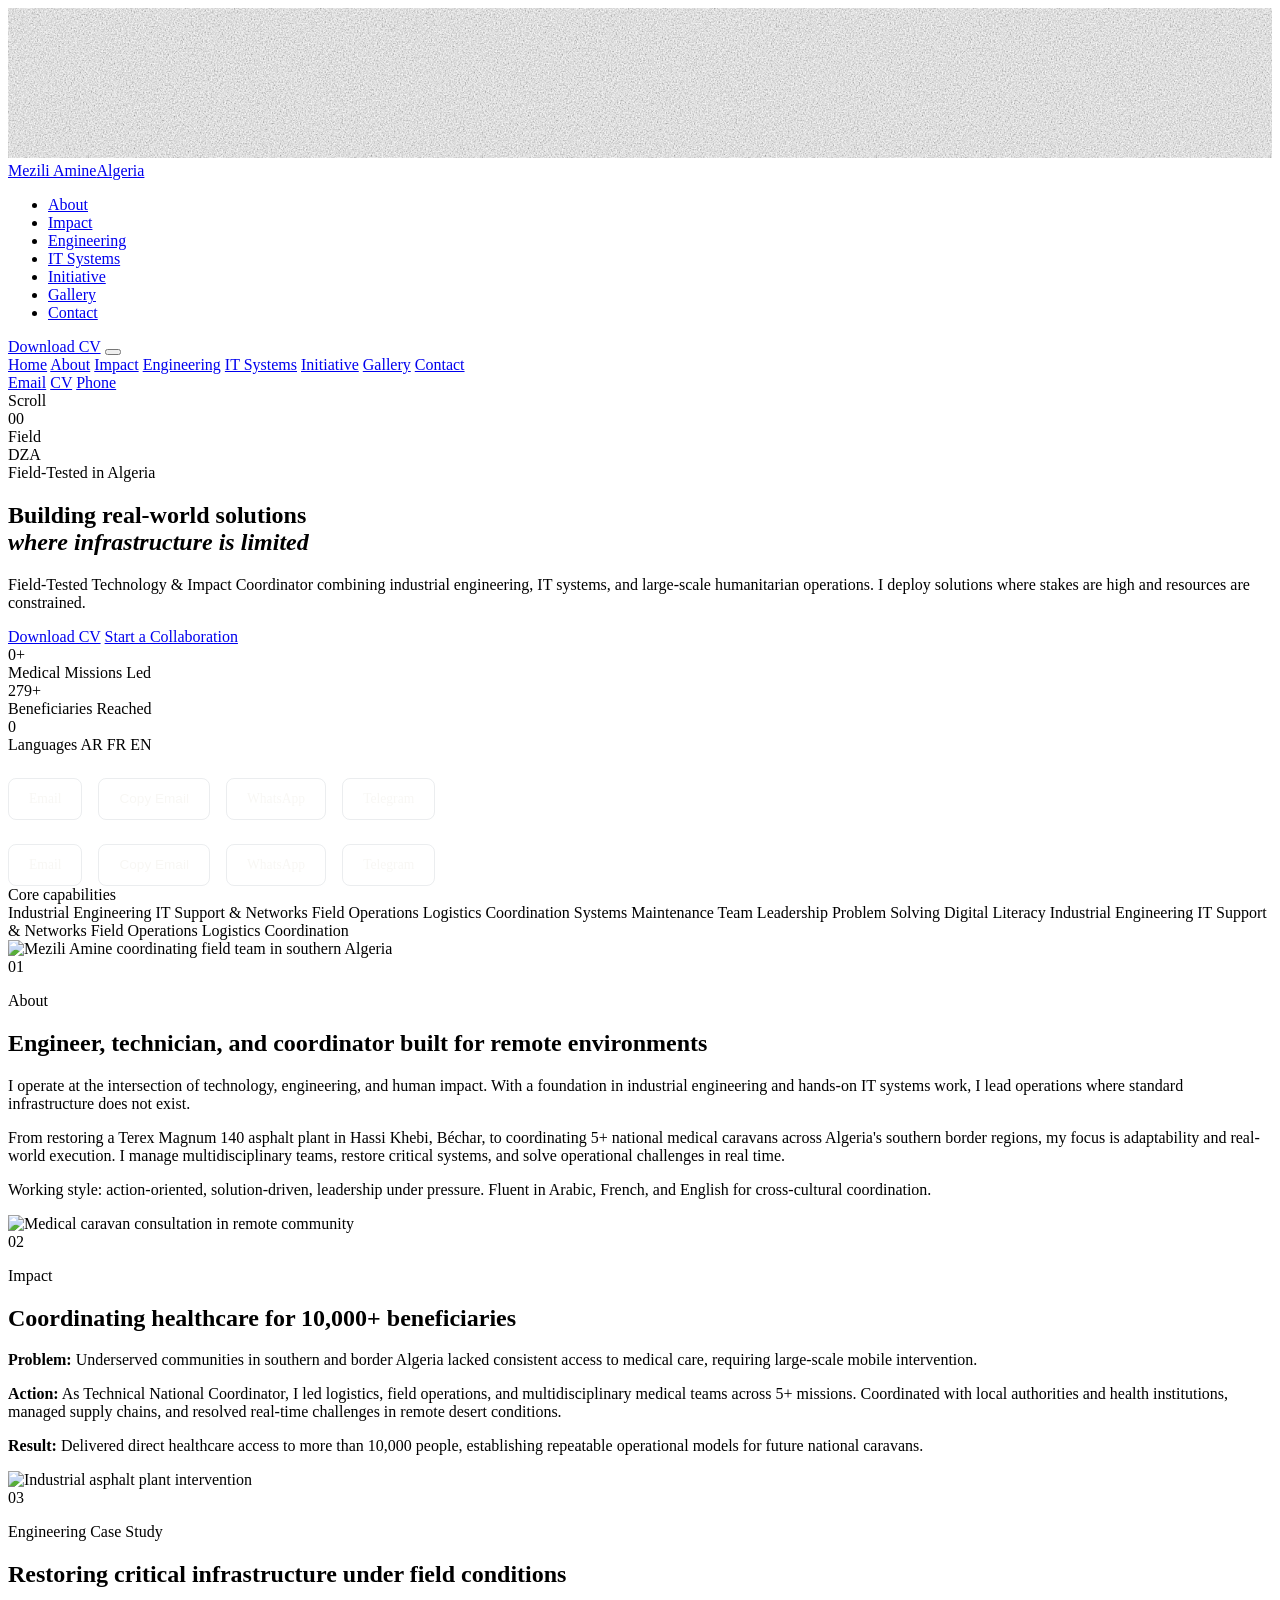
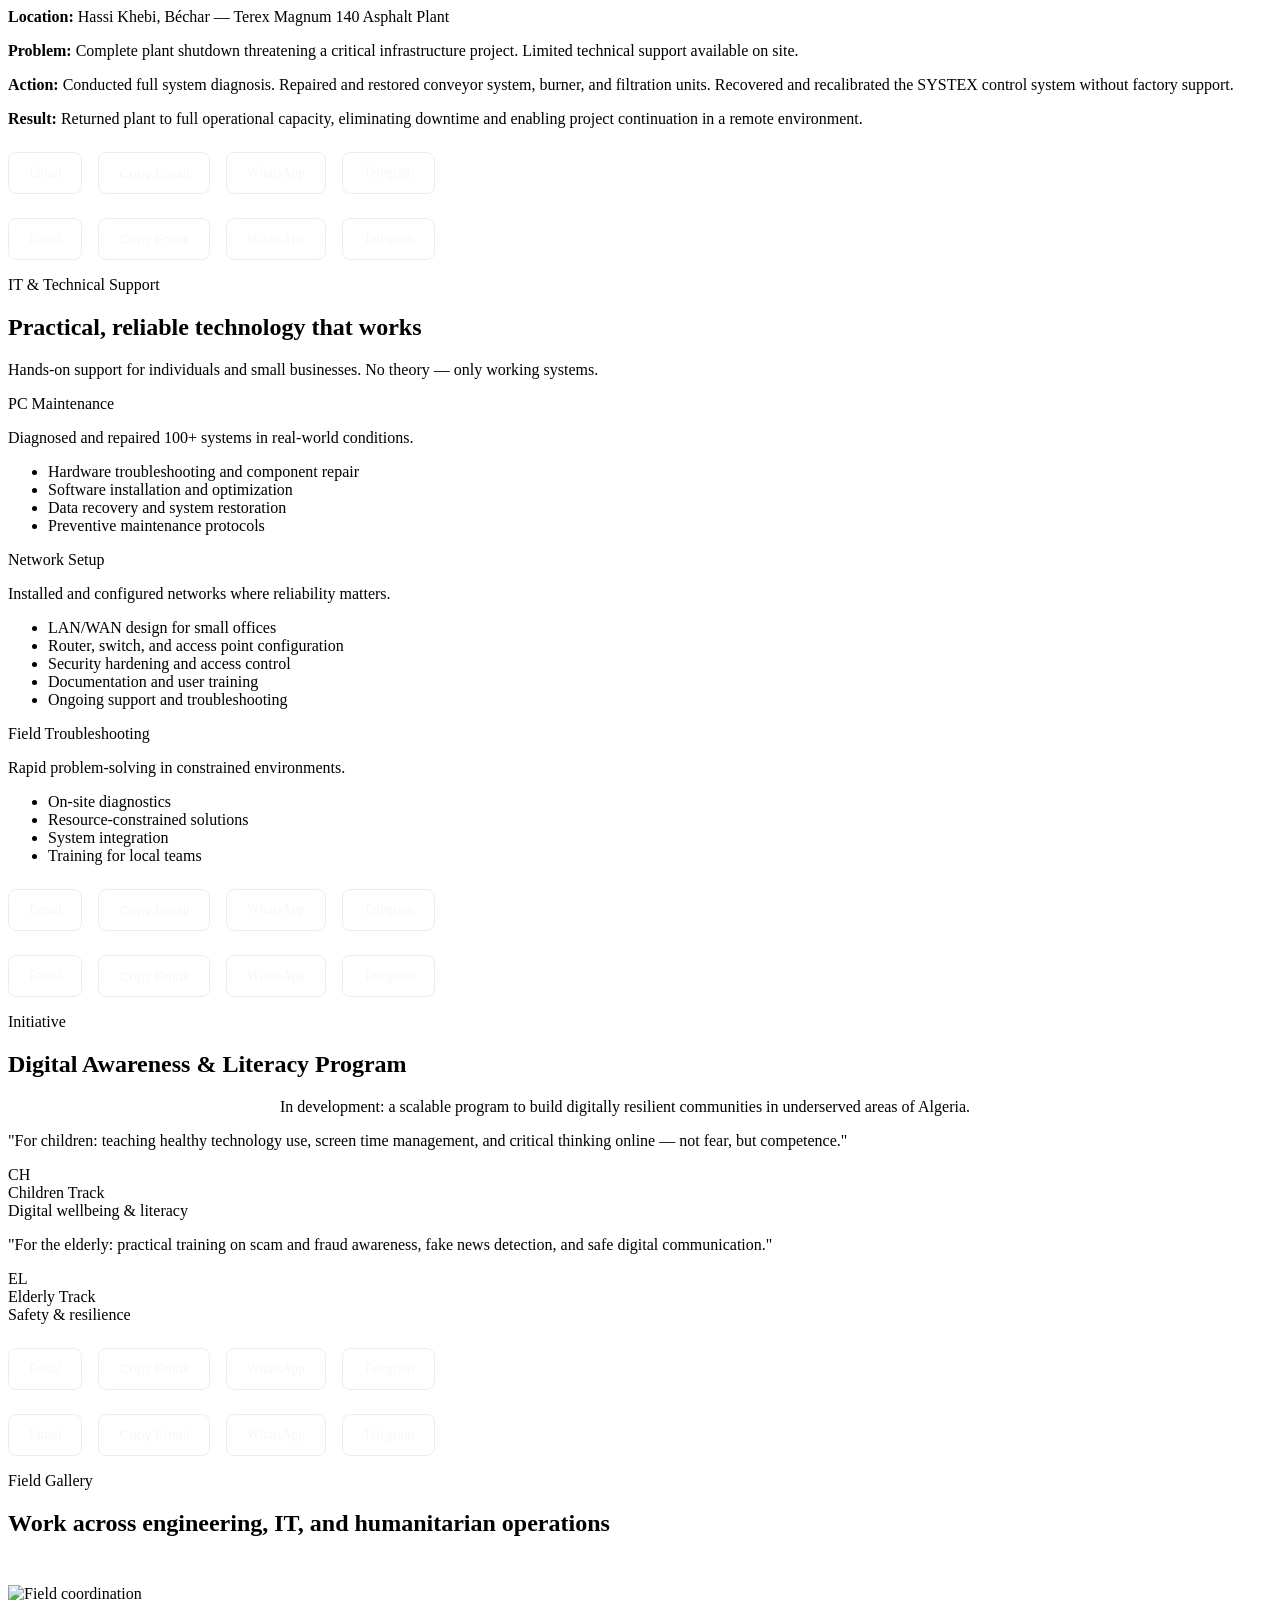
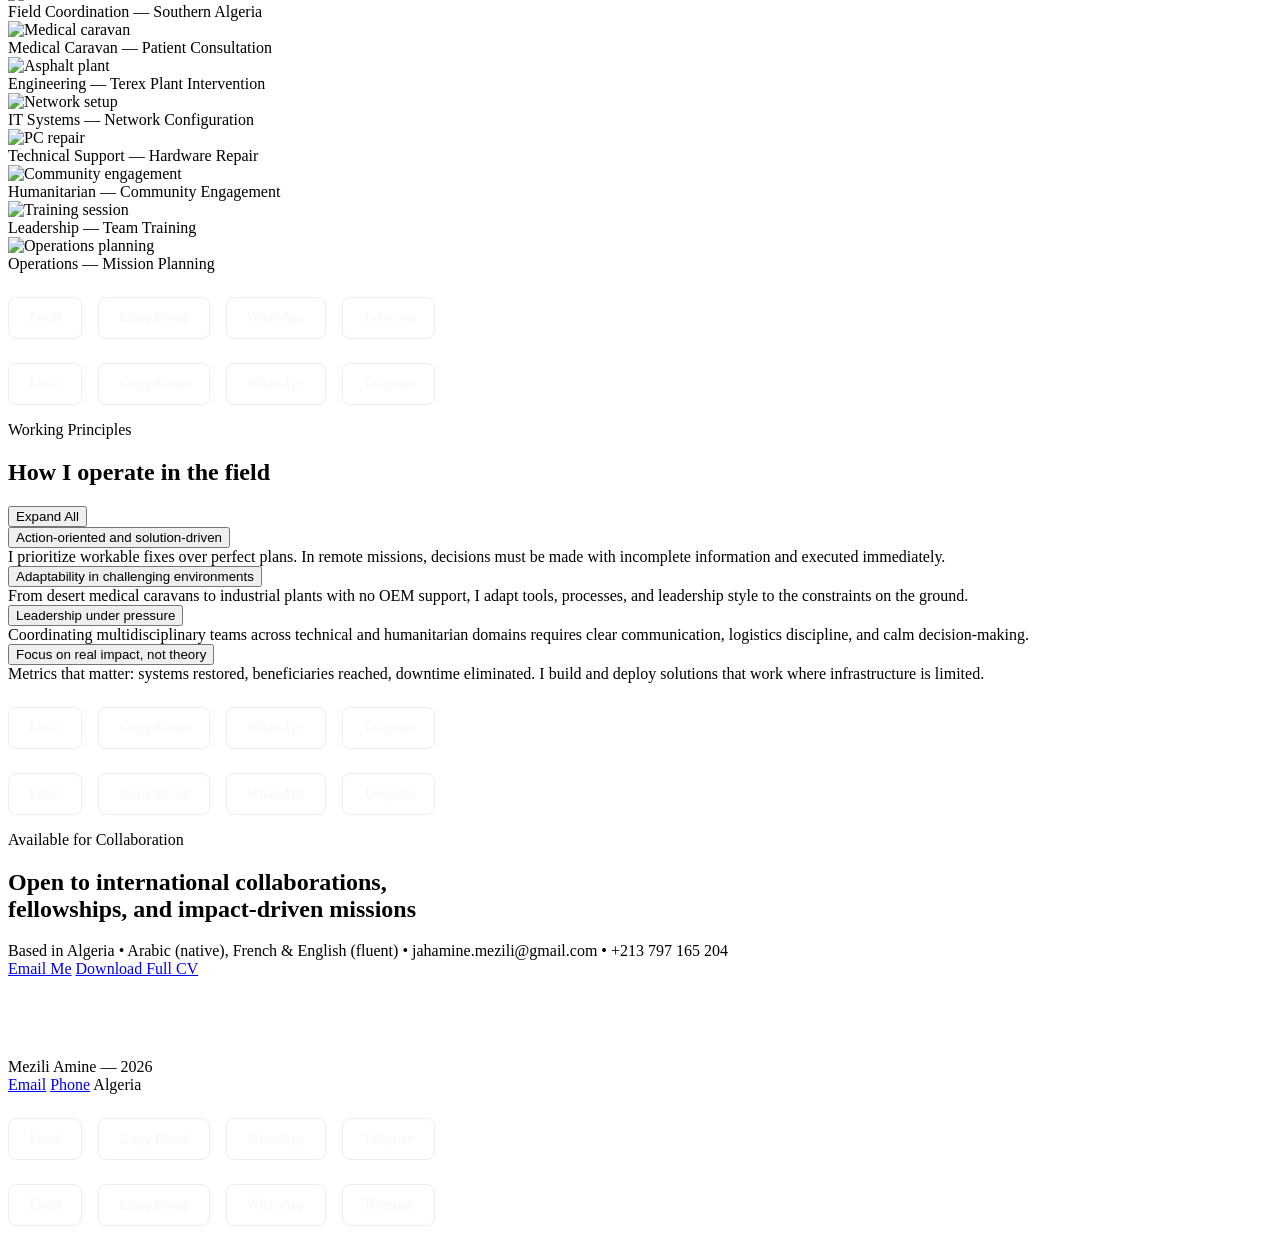
==== commit af61febd: "Final add files" ====
--- a/index.html
+++ b/index.html
@@ -7,7 +7,25 @@
 <link rel="preconnect" href="https://fonts.googleapis.com">
 <link href="https://fonts.googleapis.com/css2?family=Montserrat:wght@300;400;500;600;700&display=swap" rel="stylesheet">
 <link rel="stylesheet" href="templatemo-621-luminary-style.css">
-</head>
+<meta name="description" content="Amine Mezili portfolio – Industrial Engineer and IT Specialist based in Algeria. متخصص في الصيانة الصناعية، حلول تكنولوجيا المعلومات، التسويق الرقمي، وإدارة المشاريع الإنسانية. خبرة في تنسيق قوافل طبية كبرى ومشاريع رقمية ذات تأثير اجتماعي.">
+<meta name="keywords" content="Amine Mezili, industrial engineer Algeria, IT specialist Algeria, digital marketing Algeria, project coordinator Algeria, maintenance industrielle Algérie, ingénieur industriel Oran, IT support Algeria, humanitarian projects Algeria, medical caravan Algeria, Mezili portfolio">
+<meta property="og:title" content="Amine Mezili | Industrial Engineer & IT Specialist">
+<meta property="og:description" content="Portfolio of Amine Mezili – Engineering, IT, digital marketing, and humanitarian project leadership in Algeria.">
+<meta property="og:type" content="website">
+<meta property="og:url" content="index.html">
+<meta property="og:image" content="images/hero-portrait.jpg">
+<script type="application/ld+json">{"@context":"https://schema.org","@type":"Person","name":"Amine Mezili","jobTitle":"Industrial Engineer & IT Specialist","address":{"@type":"PostalAddress","addressCountry":"DZ"},"email":"mailto:jahamine.mezili@gmail.com","telephone":"+213-797-165-204","sameAs":["https://t.me/JAHMAMMON"]}</script>
+<script>(function(){const s=['en','ar','ru'],c=document.documentElement.lang,v=localStorage.getItem('lang');if(v&&s.includes(v)&&v!==c){location.href=v==='en'?'index.html':`index-${v}.html`;return}if(!v){const b=navigator.language.slice(0,2),m={en:'en',ar:'ar',ru:'ru'},t=m[b];if(t&&t!==c&&s.includes(t)){localStorage.setItem('lang',t);location.href=t==='en'?'index.html':`index-${t}.html`}}})();function setLang(l){localStorage.setItem('lang',l)}</script>
+<script>function copyEmail(e){e.preventDefault();navigator.clipboard.writeText('jahamine.mezili@gmail.com');const b=e.target,o=b.textContent;b.textContent='Copied! ✓';setTimeout(()=>b.textContent=o,2000)}function toggleNav(){document.querySelector('.nav-menu').classList.toggle('active')}</script><meta name="description" content="Amine Mezili portfolio – Industrial Engineer and IT Specialist based in Algeria. متخصص في الصيانة الصناعية، حلول تكنولوجيا المعلومات، التسويق الرقمي، وإدارة المشاريع الإنسانية. خبرة في تنسيق قوافل طبية كبرى ومشاريع رقمية ذات تأثير اجتماعي.">
+<meta name="keywords" content="Amine Mezili, industrial engineer Algeria, IT specialist Algeria, digital marketing Algeria, project coordinator Algeria, maintenance industrielle Algérie, ingénieur industriel Oran, IT support Algeria, humanitarian projects Algeria, medical caravan Algeria, Mezili portfolio">
+<meta property="og:title" content="Amine Mezili | Industrial Engineer & IT Specialist">
+<meta property="og:description" content="Portfolio of Amine Mezili – Engineering, IT, digital marketing, and humanitarian project leadership in Algeria.">
+<meta property="og:type" content="website">
+<meta property="og:url" content="index.html">
+<meta property="og:image" content="images/hero-portrait.jpg">
+<script type="application/ld+json">{"@context":"https://schema.org","@type":"Person","name":"Amine Mezili","jobTitle":"Industrial Engineer & IT Specialist","address":{"@type":"PostalAddress","addressCountry":"DZ"},"email":"mailto:jahamine.mezili@gmail.com","telephone":"+213-797-165-204","sameAs":["https://t.me/JAHMAMMON"]}</script>
+<script>(function(){const s=['en','ar','ru'],c=document.documentElement.lang,v=localStorage.getItem('lang');if(v&&s.includes(v)&&v!==c){location.href=v==='en'?'index.html':`index-${v}.html`;return}if(!v){const b=navigator.language.slice(0,2),m={en:'en',ar:'ar',ru:'ru'},t=m[b];if(t&&t!==c&&s.includes(t)){localStorage.setItem('lang',t);location.href=t==='en'?'index.html':`index-${t}.html`}}})();function setLang(l){localStorage.setItem('lang',l)}</script>
+<script>function copyEmail(e){e.preventDefault();navigator.clipboard.writeText('jahamine.mezili@gmail.com');const b=e.target,o=b.textContent;b.textContent='Copied! ✓';setTimeout(()=>b.textContent=o,2000)}function toggleNav(){document.querySelector('nav.nav-menu').classList.toggle('active')}</script></head>
 <body>
 
 <svg class="grain" width="100%" height="100%">
@@ -109,10 +127,21 @@
       <div class="metric">
         <div class="metric-value"><span class="counter" data-target="3" data-decimals="0">0</span></div>
         <div class="metric-label">Languages AR FR EN</div>
-      </div>
-    </div>
-  </section>
-
+      <div class="contact-actions">
+          <a href="mailto:jahamine.mezili@gmail.com" class="contact-btn">Email</a>
+          <button onclick="copyEmail(event)" class="contact-btn">Copy Email</button>
+          <a href="https://wa.me/213797165204" class="contact-btn" target="_blank" rel="noopener">WhatsApp</a>
+          <a href="https://t.me/JAHMAMMON" class="contact-btn" target="_blank" rel="noopener">Telegram</a>
+        </div>
+        <div class="contact-actions">
+          <a href="mailto:jahamine.mezili@gmail.com" class="contact-btn">Email</a>
+          <button onclick="copyEmail(event)" class="contact-btn">Copy Email</button>
+          <a href="https://wa.me/213797165204" class="contact-btn" target="_blank" rel="noopener">WhatsApp</a>
+          <a href="https://t.me/JAHMAMMON" class="contact-btn" target="_blank" rel="noopener">Telegram</a>
+        </div>
+        </div>
+        </div>
+        </section>
   <!-- SKILLS TICKER -->
   <div class="logo-ticker reveal">
     <div class="logo-ticker-label">Core capabilities</div>
@@ -136,7 +165,7 @@
   <section class="section" id="about">
     <div class="feature reveal">
       <div class="feature-visual">
-        <img src="images/about-field.jpg" alt="Mezili Amine coordinating field team in southern Algeria">
+        <img loading="lazy" src="images/about-field.jpg" alt="Mezili Amine coordinating field team in southern Algeria">
       </div>
       <div class="feature-content">
         <div class="feature-number">01</div>
@@ -156,7 +185,7 @@
 
     <div class="feature reverse reveal" id="impact">
       <div class="feature-visual">
-        <img src="images/impact-medical.jpg" alt="Medical caravan consultation in remote community">
+        <img loading="lazy" src="images/impact-medical.jpg" alt="Medical caravan consultation in remote community">
       </div>
       <div class="feature-content">
         <div class="feature-number">02</div>
@@ -176,7 +205,7 @@
 
     <div class="feature reveal" id="engineering">
       <div class="feature-visual">
-        <img src="images/engineering-plant.jpg" alt="Industrial asphalt plant intervention">
+        <img loading="lazy" src="images/engineering-plant.jpg" alt="Industrial asphalt plant intervention">
       </div>
       <div class="feature-content">
         <div class="feature-number">03</div>
@@ -194,10 +223,21 @@
         <p class="section-body">
           <strong>Result:</strong> Returned plant to full operational capacity, eliminating downtime and enabling project continuation in a remote environment.
         </p>
-      </div>
-    </div>
-  </section>
-
+      <div class="contact-actions">
+          <a href="mailto:jahamine.mezili@gmail.com" class="contact-btn">Email</a>
+          <button onclick="copyEmail(event)" class="contact-btn">Copy Email</button>
+          <a href="https://wa.me/213797165204" class="contact-btn" target="_blank" rel="noopener">WhatsApp</a>
+          <a href="https://t.me/JAHMAMMON" class="contact-btn" target="_blank" rel="noopener">Telegram</a>
+        </div>
+        <div class="contact-actions">
+          <a href="mailto:jahamine.mezili@gmail.com" class="contact-btn">Email</a>
+          <button onclick="copyEmail(event)" class="contact-btn">Copy Email</button>
+          <a href="https://wa.me/213797165204" class="contact-btn" target="_blank" rel="noopener">WhatsApp</a>
+          <a href="https://t.me/JAHMAMMON" class="contact-btn" target="_blank" rel="noopener">Telegram</a>
+        </div>
+        </div>
+        </div>
+        </section>
   <div class="silk-divider reveal"></div>
 
   <!-- IT SYSTEMS -->
@@ -239,10 +279,21 @@
           <li>System integration</li>
           <li>Training for local teams</li>
         </ul>
-      </div>
-    </div>
-  </section>
-
+      <div class="contact-actions">
+          <a href="mailto:jahamine.mezili@gmail.com" class="contact-btn">Email</a>
+          <button onclick="copyEmail(event)" class="contact-btn">Copy Email</button>
+          <a href="https://wa.me/213797165204" class="contact-btn" target="_blank" rel="noopener">WhatsApp</a>
+          <a href="https://t.me/JAHMAMMON" class="contact-btn" target="_blank" rel="noopener">Telegram</a>
+        </div>
+        <div class="contact-actions">
+          <a href="mailto:jahamine.mezili@gmail.com" class="contact-btn">Email</a>
+          <button onclick="copyEmail(event)" class="contact-btn">Copy Email</button>
+          <a href="https://wa.me/213797165204" class="contact-btn" target="_blank" rel="noopener">WhatsApp</a>
+          <a href="https://t.me/JAHMAMMON" class="contact-btn" target="_blank" rel="noopener">Telegram</a>
+        </div>
+        </div>
+        </div>
+        </section>
   <div class="silk-divider reveal"></div>
 
   <!-- INITIATIVE -->
@@ -272,10 +323,21 @@
             <div class="testimonial-role">Safety & resilience</div>
           </div>
         </div>
-      </div>
-    </div>
-  </section>
-
+      <div class="contact-actions">
+          <a href="mailto:jahamine.mezili@gmail.com" class="contact-btn">Email</a>
+          <button onclick="copyEmail(event)" class="contact-btn">Copy Email</button>
+          <a href="https://wa.me/213797165204" class="contact-btn" target="_blank" rel="noopener">WhatsApp</a>
+          <a href="https://t.me/JAHMAMMON" class="contact-btn" target="_blank" rel="noopener">Telegram</a>
+        </div>
+        <div class="contact-actions">
+          <a href="mailto:jahamine.mezili@gmail.com" class="contact-btn">Email</a>
+          <button onclick="copyEmail(event)" class="contact-btn">Copy Email</button>
+          <a href="https://wa.me/213797165204" class="contact-btn" target="_blank" rel="noopener">WhatsApp</a>
+          <a href="https://t.me/JAHMAMMON" class="contact-btn" target="_blank" rel="noopener">Telegram</a>
+        </div>
+        </div>
+        </div>
+        </section>
   <div class="silk-divider reveal"></div>
 
   <!-- GALLERY -->
@@ -285,40 +347,51 @@
 
     <div class="integrations-grid" style="margin-top:48px;">
       <div class="integration-item gallery-card">
-        <img src="images/gallery-field.jpg" alt="Field coordination">
+        <img loading="lazy" src="images/gallery-field.jpg" alt="Field coordination">
         <div class="integration-name">Field Coordination — Southern Algeria</div>
       </div>
       <div class="integration-item gallery-card">
-        <img src="images/gallery-medical-1.jpg" alt="Medical caravan">
+        <img loading="lazy" src="images/gallery-medical-1.jpg" alt="Medical caravan">
         <div class="integration-name">Medical Caravan — Patient Consultation</div>
       </div>
       <div class="integration-item gallery-card">
-        <img src="images/gallery-engineering.jpg" alt="Asphalt plant">
+        <img loading="lazy" src="images/gallery-engineering.jpg" alt="Asphalt plant">
         <div class="integration-name">Engineering — Terex Plant Intervention</div>
       </div>
       <div class="integration-item gallery-card">
-        <img src="images/gallery-it.jpg" alt="Network setup">
+        <img loading="lazy" src="images/gallery-it.jpg" alt="Network setup">
         <div class="integration-name">IT Systems — Network Configuration</div>
       </div>
       <div class="integration-item gallery-card">
-        <img src="images/it-repair.jpg" alt="PC repair">
+        <img loading="lazy" src="images/it-repair.jpg" alt="PC repair">
         <div class="integration-name">Technical Support — Hardware Repair</div>
       </div>
       <div class="integration-item gallery-card">
-        <img src="images/gallery-medical-2.jpg" alt="Community engagement">
+        <img loading="lazy" src="images/gallery-medical-2.jpg" alt="Community engagement">
         <div class="integration-name">Humanitarian — Community Engagement</div>
       </div>
       <div class="integration-item gallery-card">
-        <img src="images/gallery-leadership.jpg" alt="Training session">
+        <img loading="lazy" src="images/gallery-leadership.jpg" alt="Training session">
         <div class="integration-name">Leadership — Team Training</div>
       </div>
       <div class="integration-item gallery-card">
-        <img src="images/about-field.jpg" alt="Operations planning">
+        <img loading="lazy" src="images/about-field.jpg" alt="Operations planning">
         <div class="integration-name">Operations — Mission Planning</div>
-      </div>
-    </div>
-  </section>
-
+      <div class="contact-actions">
+          <a href="mailto:jahamine.mezili@gmail.com" class="contact-btn">Email</a>
+          <button onclick="copyEmail(event)" class="contact-btn">Copy Email</button>
+          <a href="https://wa.me/213797165204" class="contact-btn" target="_blank" rel="noopener">WhatsApp</a>
+          <a href="https://t.me/JAHMAMMON" class="contact-btn" target="_blank" rel="noopener">Telegram</a>
+        </div>
+        <div class="contact-actions">
+          <a href="mailto:jahamine.mezili@gmail.com" class="contact-btn">Email</a>
+          <button onclick="copyEmail(event)" class="contact-btn">Copy Email</button>
+          <a href="https://wa.me/213797165204" class="contact-btn" target="_blank" rel="noopener">WhatsApp</a>
+          <a href="https://t.me/JAHMAMMON" class="contact-btn" target="_blank" rel="noopener">Telegram</a>
+        </div>
+        </div>
+        </div>
+        </section>
   <div class="silk-divider reveal"></div>
 
   <!-- APPROACH / FAQ repurposed -->
@@ -345,10 +418,21 @@
       <div class="faq-item">
         <button class="faq-question">Focus on real impact, not theory<span class="faq-icon"></span></button>
         <div class="faq-answer"><div class="faq-answer-inner">Metrics that matter: systems restored, beneficiaries reached, downtime eliminated. I build and deploy solutions that work where infrastructure is limited.</div></div>
-      </div>
-    </div>
-  </section>
-
+      <div class="contact-actions">
+          <a href="mailto:jahamine.mezili@gmail.com" class="contact-btn">Email</a>
+          <button onclick="copyEmail(event)" class="contact-btn">Copy Email</button>
+          <a href="https://wa.me/213797165204" class="contact-btn" target="_blank" rel="noopener">WhatsApp</a>
+          <a href="https://t.me/JAHMAMMON" class="contact-btn" target="_blank" rel="noopener">Telegram</a>
+        </div>
+        <div class="contact-actions">
+          <a href="mailto:jahamine.mezili@gmail.com" class="contact-btn">Email</a>
+          <button onclick="copyEmail(event)" class="contact-btn">Copy Email</button>
+          <a href="https://wa.me/213797165204" class="contact-btn" target="_blank" rel="noopener">WhatsApp</a>
+          <a href="https://t.me/JAHMAMMON" class="contact-btn" target="_blank" rel="noopener">Telegram</a>
+        </div>
+        </div>
+        </div>
+        </section>
   <!-- CONTACT -->
   <section class="footer-cta" id="contact">
     <p class="section-tag reveal">Available for Collaboration</p>
@@ -365,10 +449,21 @@
         <a href="mailto:jahamine.mezili@gmail.com">Email</a>
         <a href="tel:+213797165204">Phone</a>
         <span class="footer-credit">Algeria</span>
-      </div>
-    </div>
-  </section>
-
+      <div class="contact-actions">
+          <a href="mailto:jahamine.mezili@gmail.com" class="contact-btn">Email</a>
+          <button onclick="copyEmail(event)" class="contact-btn">Copy Email</button>
+          <a href="https://wa.me/213797165204" class="contact-btn" target="_blank" rel="noopener">WhatsApp</a>
+          <a href="https://t.me/JAHMAMMON" class="contact-btn" target="_blank" rel="noopener">Telegram</a>
+        </div>
+        <div class="contact-actions">
+          <a href="mailto:jahamine.mezili@gmail.com" class="contact-btn">Email</a>
+          <button onclick="copyEmail(event)" class="contact-btn">Copy Email</button>
+          <a href="https://wa.me/213797165204" class="contact-btn" target="_blank" rel="noopener">WhatsApp</a>
+          <a href="https://t.me/JAHMAMMON" class="contact-btn" target="_blank" rel="noopener">Telegram</a>
+        </div>
+        </div>
+        </div>
+        </section>
 </main>
 
 <script src="templatemo-621-luminary-script.js"></script>
--- a/templatemo-621-luminary-style.css
+++ b/templatemo-621-luminary-style.css
@@ -1,697 +1,20 @@
-/*
-TemplateMo 621 Luminary
-https://templatemo.com/tm-621-luminary
-*/
 
-*, *::before, *::after { margin: 0; padding: 0; box-sizing: border-box; }
-
-:root {
-  --base-deep: #0F1115;
-  --base-mid: #161A20;
-  --base-soft: #1C2128;
-  --slate-warm: #6B7280;
-  --slate-light: #9CA3AF;
-  --graphite: #2A2E35;
-  --graphite-soft: #3D424A;
-  --ivory: #E5E7EB;
-  --ivory-muted: #C9CDD4;
-  --silver: #B0B8C4;
-  --panel-bg: rgba(22, 26, 32, 0.55);
-  --panel-border: rgba(156, 163, 175, 0.08);
-  --silk-ease: cubic-bezier(0.16, 1, 0.3, 1);
+.lang-switch{display:flex;gap:16px;margin-left:20px;align-items:center}
+.lang-switch a{font-size:32px;text-decoration:none;opacity:.5;transition:opacity .3s;cursor:pointer}
+.lang-switch a:hover,.lang-switch a.active{opacity:1}
+.hero-grid{display:grid;grid-template-columns:1.2fr .8fr;gap:60px;align-items:center}
+.hero-portrait{width:100%;max-width:400px;border-radius:12px;box-shadow:0 20px 60px rgba(0,0,0,.4)}
+.contact-actions{display:flex;gap:16px;flex-wrap:wrap;margin-top:24px}
+.contact-btn{display:inline-flex;align-items:center;gap:8px;padding:12px 20px;border:1px solid rgba(156,163,175,.2);border-radius:8px;text-decoration:none;color:#f8f7f4;font-size:.85rem;transition:all .3s;background:transparent;cursor:pointer}
+.contact-btn:hover{background:rgba(255,255,255,.05);border-color:#9ca3af;transform:translateY(-2px)}
+.mobile-nav-toggle{display:none;background:none;border:none;color:#f8f7f4;font-size:28px;cursor:pointer}
+@media(max-width:768px){
+.hero-grid{grid-template-columns:1fr;gap:40px;text-align:center}
+.hero-portrait{max-width:300px;margin:0 auto}
+.lang-switch{gap:12px;margin-left:12px}
+.lang-switch a{font-size:28px}
+nav.nav-menu{position:fixed;top:70px;right:-100%;width:80%;height:calc(100vh - 70px);background:#1f1f1f;flex-direction:column;padding:30px;transition:right .3s;z-index:999}
+nav.nav-menu.active{right:0}
+.mobile-nav-toggle{display:block}
+.contact-actions{justify-content:center}
 }
-
-html { scroll-behavior: smooth; font-size: 16px; scroll-padding-top: 80px; }
-
-body {
-  font-family: 'Montserrat', sans-serif;
-  background: var(--base-deep);
-  color: var(--ivory);
-  overflow-x: hidden;
-  -webkit-font-smoothing: antialiased;
-}
-
-/* ── Grain ── */
-.grain {
-  position: fixed; inset: 0; pointer-events: none; z-index: 9999;
-  opacity: 0.028; mix-blend-mode: overlay;
-}
-
-/* ── BG ── */
-.atmosphere {
-  position: fixed; inset: 0; z-index: 0;
-  background: linear-gradient(180deg, #0F1115 0%, #161A20 35%, #1C2128 70%, #0D0F13 100%);
-}
-
-/* ── Nav ── */
-.top-nav {
-  position: fixed; top: 0; left: 0; right: 0; z-index: 600;
-  display: flex; justify-content: space-between; align-items: center;
-  padding: 24px 40px;
-  transition: background 0.8s var(--silk-ease), padding 0.8s var(--silk-ease);
-}
-.top-nav.scrolled {
-  background: rgba(15, 17, 21, 0.85);
-  backdrop-filter: blur(20px); -webkit-backdrop-filter: blur(20px);
-  padding: 16px 40px;
-}
-.nav-brand { font-size: 13px; font-weight: 700; letter-spacing: 0.2em; text-transform: uppercase; color: var(--ivory); text-decoration: none; }
-.nav-brand span { font-weight: 300; color: var(--slate-warm); margin-left: 4px; }
-.nav-links { display: flex; gap: 32px; list-style: none; align-items: center; }
-.nav-links a {
-  font-size: 10px; font-weight: 500; letter-spacing: 0.18em; text-transform: uppercase;
-  color: var(--slate-warm); text-decoration: none; position: relative; padding: 14px 0 6px;
-  transition: color 0.8s var(--silk-ease);
-}
-.nav-links a::after {
-  content: ''; position: absolute; top: 0; left: 50%;
-  width: 6px; height: 6px;
-  border-right: 1px solid var(--silver); border-bottom: 1px solid var(--silver);
-  transform: translateX(-50%) rotate(45deg) translateY(-8px);
-  opacity: 0; transition: transform 0.8s var(--silk-ease), opacity 0.6s var(--silk-ease);
-  pointer-events: none;
-}
-.nav-links a:hover { color: var(--ivory); }
-.nav-links a:hover::after { opacity: 0.7; transform: translateX(-50%) rotate(45deg) translateY(0); }
-.nav-links a.active { color: var(--ivory-muted); }
-.nav-links a.active::after { opacity: 0.4; transform: translateX(-50%) rotate(45deg) translateY(0); }
-.nav-cta {
-  padding: 10px 28px; border-radius: 100px; font-family: inherit;
-  font-size: 10px; font-weight: 600; letter-spacing: 0.15em; text-transform: uppercase;
-  background: linear-gradient(135deg, var(--silver), var(--slate-light));
-  color: var(--base-deep); border: none; cursor: pointer; text-decoration: none;
-  transition: transform 0.8s var(--silk-ease), box-shadow 0.8s var(--silk-ease);
-}
-.nav-cta:hover { transform: scale(1.03); box-shadow: 0 6px 30px rgba(176,184,196,0.15); }
-
-/* ── Hamburger ── */
-.nav-toggle {
-  display: none; background: none; border: none; cursor: pointer;
-  width: 32px; height: 24px; position: relative; padding: 0;
-}
-.toggle-bar {
-  display: block; width: 100%; height: 1.5px; background: var(--ivory);
-  position: absolute; left: 0;
-  transition: transform 0.6s var(--silk-ease), top 0.6s var(--silk-ease);
-}
-.toggle-bar:nth-child(1) { top: 6px; }
-.toggle-bar:nth-child(2) { top: 16px; }
-.nav-toggle.active .toggle-bar:nth-child(1) { top: 11px; transform: rotate(45deg); }
-.nav-toggle.active .toggle-bar:nth-child(2) { top: 11px; transform: rotate(-45deg); }
-
-/* ── Mobile Menu ── */
-.mobile-menu {
-  position: fixed; inset: 0; z-index: 550;
-  pointer-events: none; opacity: 0; visibility: hidden;
-  transition: opacity 0.6s var(--silk-ease), visibility 0.6s var(--silk-ease);
-}
-.mobile-menu.open { opacity: 1; visibility: visible; pointer-events: auto; }
-.mobile-menu-inner {
-  position: absolute; inset: 0;
-  background: rgba(15, 17, 21, 0.94);
-  backdrop-filter: blur(40px); -webkit-backdrop-filter: blur(40px);
-  display: flex; flex-direction: column; justify-content: center;
-  padding: 100px 40px 60px; overflow-y: auto;
-}
-.mobile-menu-links { display: flex; flex-direction: column; flex: 1; justify-content: center; }
-.mobile-menu-link {
-  display: flex; align-items: baseline; gap: 16px;
-  font-size: clamp(1.6rem, 5vw, 2.6rem); font-weight: 300; letter-spacing: -0.02em;
-  color: var(--ivory); text-decoration: none; padding: 14px 0;
-  border-bottom: 1px solid rgba(156,163,175,0.06); position: relative;
-  opacity: 0; transform: translateY(20px);
-  transition: opacity 0.3s ease, transform 0.3s ease, color 0.6s var(--silk-ease);
-}
-.mobile-menu.open .mobile-menu-link {
-  opacity: 1; transform: translateY(0);
-  transition: opacity 0.5s var(--silk-ease), transform 0.5s var(--silk-ease), color 0.6s var(--silk-ease);
-}
-.mobile-menu.open .mobile-menu-link:nth-child(1) { transition-delay: 0.06s; }
-.mobile-menu.open .mobile-menu-link:nth-child(2) { transition-delay: 0.12s; }
-.mobile-menu.open .mobile-menu-link:nth-child(3) { transition-delay: 0.18s; }
-.mobile-menu.open .mobile-menu-link:nth-child(4) { transition-delay: 0.24s; }
-.mobile-menu.open .mobile-menu-link:nth-child(5) { transition-delay: 0.30s; }
-.mobile-menu.open .mobile-menu-link:nth-child(6) { transition-delay: 0.36s; }
-.mobile-menu.open .mobile-menu-link:nth-child(7) { transition-delay: 0.42s; }
-.mobile-menu-link::before {
-  content: attr(data-index); font-size: 10px; font-weight: 500;
-  letter-spacing: 0.15em; color: var(--slate-warm); opacity: 0.4;
-  min-width: 24px; font-variant-numeric: tabular-nums;
-}
-.mobile-menu-footer {
-  display: flex; justify-content: space-between; align-items: center;
-  padding-top: 24px; border-top: 1px solid rgba(156,163,175,0.06);
-  opacity: 0; transition: opacity 0.3s ease;
-}
-.mobile-menu.open .mobile-menu-footer {
-  opacity: 1; transition: opacity 0.5s var(--silk-ease) 0.45s;
-}
-.mobile-menu-footer a {
-  font-size: 10px; font-weight: 400; letter-spacing: 0.1em; text-transform: uppercase;
-  color: var(--slate-warm); opacity: 0.4; text-decoration: none;
-}
-body.menu-open { overflow: hidden; }
-body.menu-open .top-nav { background: rgba(15,17,21,0.95); backdrop-filter: blur(20px); }
-
-/* ── Side Panels ── */
-.side-panel {
-  position: fixed; top: 50%; transform: translateY(-50%);
-  width: 56px; z-index: 100;
-  display: flex; flex-direction: column; align-items: center;
-  gap: 14px; padding: 24px 0;
-}
-.side-panel.left { left: 20px; }
-.side-panel.right { right: 20px; }
-.side-label {
-  writing-mode: vertical-rl; text-orientation: mixed;
-  font-size: 9px; font-weight: 500; letter-spacing: 0.25em; text-transform: uppercase;
-  color: var(--slate-warm); opacity: 0.5;
-}
-.side-track {
-  width: 1px; height: 160px;
-  background: rgba(156,163,175,0.06); position: relative; border-radius: 1px;
-}
-.side-track-fill {
-  position: absolute; top: 0; left: 0; width: 100%; height: 0%;
-  background: linear-gradient(to bottom, var(--silver), rgba(176,184,196,0.15));
-  border-radius: 1px; transition: height 1.2s var(--silk-ease);
-}
-.side-dot {
-  width: 6px; height: 6px; border-radius: 50%;
-  background: var(--slate-warm); opacity: 0.15;
-  transition: opacity 0.8s var(--silk-ease), transform 0.8s var(--silk-ease), box-shadow 0.8s var(--silk-ease);
-}
-.side-dot.active {
-  opacity: 0.8; background: var(--silver);
-  box-shadow: 0 0 12px rgba(176,184,196,0.3); transform: scale(1.3);
-}
-.side-readout {
-  font-size: 9px; font-weight: 400; letter-spacing: 0.1em;
-  color: var(--slate-warm); opacity: 0.35;
-  font-variant-numeric: tabular-nums;
-}
-
-/* ── Container ── */
-.main { position: relative; z-index: 10; max-width: 1120px; margin: 0 auto; padding: 0 40px; }
-
-/* ── Shared ── */
-.section { padding: 120px 0; position: relative; }
-.section-tag {
-  font-size: 9px; font-weight: 600; letter-spacing: 0.3em; text-transform: uppercase;
-  color: var(--slate-warm); opacity: 0.6; margin-bottom: 20px;
-}
-.section-title {
-  font-size: clamp(2rem, 4vw, 3rem); font-weight: 300;
-  letter-spacing: -0.04em; line-height: 1.15; color: var(--ivory); margin-bottom: 20px;
-}
-.section-title strong { font-weight: 600; }
-.section-body {
-  font-size: 0.95rem; font-weight: 300; line-height: 1.8; color: var(--slate-light); max-width: 540px;
-}
-.section-center { text-align: center; }
-.section-center .section-body { margin: 0 auto; }
-
-.silk-divider { width: 100px; height: 1px; background: linear-gradient(90deg, transparent, var(--panel-border), transparent); margin: 0 auto; }
-
-.btn-primary {
-  display: inline-block; padding: 16px 44px; border-radius: 100px;
-  background: linear-gradient(135deg, var(--silver), var(--slate-light));
-  color: var(--base-deep); font-family: inherit; font-size: 11px; font-weight: 600;
-  letter-spacing: 0.15em; text-transform: uppercase; border: none; cursor: pointer;
-  text-decoration: none;
-  transition: transform 0.8s var(--silk-ease), box-shadow 0.8s var(--silk-ease);
-}
-.btn-primary:hover { transform: scale(1.02); box-shadow: 0 8px 40px rgba(176,184,196,0.18); }
-.btn-secondary {
-  display: inline-block; padding: 16px 44px; border-radius: 100px; background: transparent;
-  color: var(--ivory-muted); font-family: inherit; font-size: 11px; font-weight: 500;
-  letter-spacing: 0.15em; text-transform: uppercase;
-  border: 1px solid var(--panel-border); cursor: pointer; text-decoration: none;
-  transition: transform 0.8s var(--silk-ease), border-color 0.8s var(--silk-ease), background 0.8s var(--silk-ease);
-}
-.btn-secondary:hover { transform: scale(1.02); border-color: rgba(156,163,175,0.2); background: rgba(156,163,175,0.04); }
-
-/* ── Reveal ── */
-.reveal {
-  opacity: 0; transform: translateY(36px);
-  transition: opacity 1.2s var(--silk-ease), transform 1.2s var(--silk-ease);
-}
-.reveal.visible { opacity: 1; transform: translateY(0); }
-.reveal-d1 { transition-delay: 0.1s; }
-.reveal-d2 { transition-delay: 0.2s; }
-.reveal-d3 { transition-delay: 0.3s; }
-.reveal-d4 { transition-delay: 0.4s; }
-
-/* ══════════════════════════════════
-   HERO
-   ══════════════════════════════════ */
-.hero {
-  min-height: 100vh; display: flex; flex-direction: column;
-  justify-content: center; align-items: center; text-align: center;
-  padding: 120px 0 80px; position: relative;
-}
-.hero-grid {
-  position: absolute; bottom: 0; left: 50%; height: 80%;
-  width: 100vw; transform: translateX(-50%);
-  z-index: 0; pointer-events: none;
-  --mx: 50%; --my: 50%;
-  background-image:
-    linear-gradient(to right, rgba(156,163,175,0.22) 1px, transparent 1px),
-    linear-gradient(to bottom, rgba(156,163,175,0.22) 1px, transparent 1px);
-  background-size: 120px 120px;
-  background-position: center bottom;
-  -webkit-mask-image:
-    radial-gradient(circle 300px at var(--mx) var(--my), rgba(0,0,0,1) 0%, transparent 65%),
-    linear-gradient(to bottom, transparent 0%, transparent 25%, rgba(0,0,0,0.1) 45%, rgba(0,0,0,0.25) 70%, rgba(0,0,0,0.4) 100%);
-  mask-image:
-    radial-gradient(circle 300px at var(--mx) var(--my), rgba(0,0,0,1) 0%, transparent 65%),
-    linear-gradient(to bottom, transparent 0%, transparent 25%, rgba(0,0,0,0.1) 45%, rgba(0,0,0,0.25) 70%, rgba(0,0,0,0.4) 100%);
-  -webkit-mask-composite: source-over;
-  mask-composite: add;
-}
-.hero > *:not(.hero-grid) { position: relative; z-index: 1; }
-.hero-badge {
-  display: inline-flex; align-items: center; gap: 10px;
-  padding: 10px 24px; border-radius: 100px;
-  background: var(--panel-bg); border: 1px solid var(--panel-border);
-  backdrop-filter: blur(20px); margin-bottom: 40px;
-  opacity: 0; transform: translateY(16px);
-  animation: fadeUp 1.2s var(--silk-ease) 0.2s forwards;
-}
-.hero-badge-dot {
-  width: 6px; height: 6px; border-radius: 50%; background: var(--silver);
-  box-shadow: 0 0 8px rgba(176,184,196,0.4); animation: pulse 3s ease-in-out infinite;
-}
-.hero-badge span { font-size: 10px; font-weight: 600; letter-spacing: 0.2em; text-transform: uppercase; color: var(--slate-light); }
-
-.hero h1 {
-  font-size: clamp(2.8rem, 6.5vw, 5.5rem); font-weight: 300;
-  letter-spacing: -0.05em; line-height: 1;
-  opacity: 0; transform: translateY(24px);
-  animation: fadeUp 1.4s var(--silk-ease) 0.4s forwards;
-}
-.hero h1 em {
-  font-style: normal; font-weight: 600;
-  background: linear-gradient(135deg, var(--ivory), var(--silver), var(--slate-light));
-  -webkit-background-clip: text; -webkit-text-fill-color: transparent; background-clip: text;
-}
-.hero-sub {
-  font-size: clamp(0.85rem, 1.2vw, 1rem); font-weight: 300; line-height: 1.7;
-  color: var(--slate-light); max-width: 520px; margin: 28px auto 48px;
-  opacity: 0; transform: translateY(16px);
-  animation: fadeUp 1.4s var(--silk-ease) 0.6s forwards;
-}
-.hero-ctas {
-  display: flex; gap: 14px;
-  opacity: 0; transform: translateY(16px);
-  animation: fadeUp 1.4s var(--silk-ease) 0.8s forwards;
-}
-.hero-metrics {
-  display: flex; justify-content: center; gap: 56px; margin-top: 72px;
-  opacity: 0; transform: translateY(16px);
-  animation: fadeUp 1.4s var(--silk-ease) 1s forwards;
-}
-.metric { text-align: center; }
-.metric-value {
-  font-size: clamp(1.8rem, 3vw, 2.6rem); font-weight: 300; letter-spacing: -0.04em;
-  color: var(--ivory); line-height: 1; font-variant-numeric: tabular-nums;
-}
-.metric-value span { font-size: 0.5em; font-weight: 400; color: var(--slate-warm); vertical-align: super; margin-left: 2px; }
-.metric-label { font-size: 9px; font-weight: 500; letter-spacing: 0.2em; text-transform: uppercase; color: var(--slate-warm); margin-top: 8px; }
-
-@keyframes fadeUp { to { opacity: 1; transform: translateY(0); } }
-@keyframes pulse { 0%,100% { opacity: 1; } 50% { opacity: 0.4; } }
-
-/* ══════════════════════════════════
-   LOGO TICKER
-   ══════════════════════════════════ */
-.logo-ticker {
-  padding: 60px 0; border-top: 1px solid var(--panel-border); border-bottom: 1px solid var(--panel-border);
-  overflow: hidden; position: relative; z-index: 10;
-}
-.logo-ticker-label {
-  text-align: center; font-size: 9px; font-weight: 500; letter-spacing: 0.25em;
-  text-transform: uppercase; color: var(--slate-warm); opacity: 0.5; margin-bottom: 32px;
-}
-.ticker-track {
-  display: flex; width: max-content;
-  animation: tickerScroll 30s linear infinite;
-}
-.ticker-track:hover { animation-play-state: paused; }
-.ticker-item {
-  flex-shrink: 0; padding: 0 40px; display: flex; align-items: center;
-  font-size: 14px; font-weight: 600; letter-spacing: 0.08em; text-transform: uppercase;
-  color: var(--slate-warm); opacity: 0.3;
-  transition: opacity 0.6s var(--silk-ease);
-}
-.ticker-item:hover { opacity: 0.7; }
-.ticker-dot { width: 4px; height: 4px; border-radius: 50%; background: var(--slate-warm); opacity: 0.2; margin: 0 40px; flex-shrink: 0; }
-
-@keyframes tickerScroll { to { transform: translateX(-50%); } }
-
-/* ══════════════════════════════════
-   FEATURE SHOWCASE
-   ══════════════════════════════════ */
-.feature {
-  display: grid; grid-template-columns: 1fr 1fr; gap: 64px; align-items: center;
-  padding: 72px 0;
-}
-.feature.reverse { direction: rtl; }
-.feature.reverse > * { direction: ltr; }
-
-.feature-visual {
-  position: relative; height: 320px; border-radius: 32px; overflow: hidden;
-  background: var(--panel-bg); border: 1px solid var(--panel-border);
-}
-.feature-visual img {
-  width: 100%; height: 100%; object-fit: cover; border-radius: inherit;
-}
-.feature-content {}
-.feature-number {
-  font-size: 3rem; font-weight: 200; letter-spacing: -0.04em;
-  color: rgba(176,184,196,0.08); line-height: 1; margin-bottom: 12px;
-  font-variant-numeric: tabular-nums;
-}
-
-/* ══════════════════════════════════
-   PRICING
-   ══════════════════════════════════ */
-.pricing-toggle {
-  display: flex; justify-content: center; align-items: center; gap: 16px;
-  margin: 40px 0 56px;
-}
-.pricing-toggle-label {
-  font-size: 11px; font-weight: 500; letter-spacing: 0.1em; text-transform: uppercase;
-  color: var(--slate-warm); transition: color 0.6s var(--silk-ease);
-}
-.pricing-toggle-label.active { color: var(--ivory); }
-.toggle-switch {
-  width: 48px; height: 26px; border-radius: 100px; background: var(--graphite);
-  border: 1px solid var(--panel-border); position: relative; cursor: pointer;
-  transition: background 0.6s var(--silk-ease);
-}
-.toggle-switch::after {
-  content: ''; position: absolute; top: 3px; left: 3px;
-  width: 18px; height: 18px; border-radius: 50%;
-  background: var(--silver); transition: transform 0.6s var(--silk-ease);
-}
-.toggle-switch.annual::after { transform: translateX(22px); }
-.save-badge {
-  font-size: 9px; font-weight: 600; letter-spacing: 0.15em; text-transform: uppercase;
-  color: var(--silver); opacity: 0; transition: opacity 0.4s var(--silk-ease);
-}
-.save-badge.show { opacity: 1; }
-
-.pricing-grid {
-  display: grid; grid-template-columns: repeat(3, 1fr); gap: 20px;
-}
-.pricing-card {
-  background: var(--panel-bg); border: 1px solid var(--panel-border); border-radius: 36px;
-  padding: 44px 36px; backdrop-filter: blur(20px); -webkit-backdrop-filter: blur(20px);
-  position: relative; overflow: hidden; display: flex; flex-direction: column;
-  transition: transform 0.8s var(--silk-ease), box-shadow 0.8s var(--silk-ease);
-}
-.pricing-card::before {
-  content: ''; position: absolute; inset: 0; border-radius: inherit;
-  background: linear-gradient(160deg, rgba(210,215,220,0.02) 0%, transparent 40%);
-  pointer-events: none; transition: opacity 0.8s var(--silk-ease); opacity: 0;
-}
-.pricing-card.featured {
-  border-color: rgba(176,184,196,0.15);
-  box-shadow: 0 0 60px rgba(176,184,196,0.04);
-  padding-top: 60px;
-}
-.pricing-card.featured::before { opacity: 1; }
-.pricing-card.featured .pricing-badge { display: inline-block; }
-
-.pricing-badge {
-  display: none; position: absolute; top: 12px; right: 20px;
-  font-size: 8px; font-weight: 600; letter-spacing: 0.2em; text-transform: uppercase;
-  padding: 5px 14px; border-radius: 100px;
-  background: rgba(176,184,196,0.1); border: 1px solid rgba(176,184,196,0.12);
-  color: var(--silver);
-}
-
-.pricing-tier {
-  font-size: 10px; font-weight: 600; letter-spacing: 0.2em; text-transform: uppercase;
-  color: var(--slate-warm); margin-bottom: 24px;
-}
-
-.pricing-prices { margin-bottom: 24px; }
-
-.price-option {
-  display: flex; align-items: baseline; justify-content: space-between;
-  padding: 14px 0; border-bottom: 1px solid rgba(156,163,175,0.05);
-  transition: opacity 0.6s var(--silk-ease);
-  opacity: 0.35;
-}
-.price-option.active { opacity: 1; }
-
-.price-option-left { display: flex; align-items: baseline; gap: 3px; }
-.price-currency {
-  font-size: 0.9rem; font-weight: 300; color: var(--slate-warm);
-  transition: color 0.6s var(--silk-ease);
-}
-.price-amount {
-  font-size: 2rem; font-weight: 300; letter-spacing: -0.04em; color: var(--slate-light);
-  font-variant-numeric: tabular-nums;
-  transition: font-size 0.6s var(--silk-ease), color 0.6s var(--silk-ease);
-}
-.price-period {
-  font-size: 0.75rem; font-weight: 300; color: var(--slate-warm); margin-left: 2px;
-  transition: color 0.6s var(--silk-ease);
-}
-.price-yearly {
-  font-size: 0.72rem; font-weight: 400; color: var(--slate-warm);
-  font-variant-numeric: tabular-nums;
-  transition: color 0.6s var(--silk-ease);
-}
-
-/* Active state — emphasized */
-.price-option.active .price-currency { color: var(--slate-light); }
-.price-option.active .price-amount { font-size: 2.6rem; color: var(--ivory); }
-.price-option.active .price-period { color: var(--slate-light); }
-.price-option.active .price-yearly { color: var(--slate-light); }
-
-.price-label {
-  font-size: 8px; font-weight: 600; letter-spacing: 0.15em; text-transform: uppercase;
-  color: var(--slate-warm); margin-bottom: 2px;
-  transition: color 0.6s var(--silk-ease);
-}
-.price-option.active .price-label { color: var(--silver); }
-
-.pricing-desc {
-  font-size: 0.85rem; font-weight: 300; line-height: 1.6; color: var(--slate-light);
-  margin-bottom: 28px; flex: 1;
-}
-.pricing-features { list-style: none; margin-bottom: 32px; }
-.pricing-features li {
-  font-size: 0.82rem; font-weight: 400; color: var(--slate-light);
-  padding: 8px 0; border-bottom: 1px solid rgba(156,163,175,0.05);
-  display: flex; align-items: center; gap: 10px;
-}
-.pricing-features li::before {
-  content: ''; width: 4px; height: 4px; border-radius: 50%;
-  background: var(--silver); opacity: 0.5; flex-shrink: 0;
-}
-.pricing-card .btn-primary, .pricing-card .btn-secondary { width: 100%; text-align: center; padding: 14px; }
-
-/* ══════════════════════════════════
-   TESTIMONIALS
-   ══════════════════════════════════ */
-.testimonials-grid {
-  display: grid; grid-template-columns: repeat(3, 1fr); gap: 20px;
-  margin-top: 56px;
-}
-.testimonial-card {
-  background: var(--panel-bg); border: 1px solid var(--panel-border);
-  border-radius: 28px; padding: 36px; backdrop-filter: blur(20px);
-  transition: transform 0.8s var(--silk-ease);
-}
-.testimonial-quote {
-  font-size: 0.9rem; font-weight: 300; line-height: 1.75; color: var(--slate-light);
-  margin-bottom: 24px; font-style: italic;
-}
-.testimonial-author { display: flex; align-items: center; gap: 12px; }
-.testimonial-avatar {
-  width: 36px; height: 36px; border-radius: 50%;
-  background: var(--graphite); border: 1px solid var(--panel-border);
-  display: flex; align-items: center; justify-content: center;
-  font-size: 12px; font-weight: 600; color: var(--slate-warm);
-}
-.testimonial-name { font-size: 0.8rem; font-weight: 500; color: var(--ivory); }
-.testimonial-role { font-size: 0.72rem; font-weight: 300; color: var(--slate-warm); margin-top: 2px; }
-.testimonial-card:nth-child(2) { transform: translateY(24px); }
-
-/* ══════════════════════════════════
-   INTEGRATIONS
-   ══════════════════════════════════ */
-.integrations-grid {
-  display: grid; grid-template-columns: repeat(6, 1fr); gap: 16px; margin-top: 56px;
-}
-.integration-item {
-  background: var(--panel-bg); border: 1px solid var(--panel-border);
-  border-radius: 20px; padding: 28px 16px; text-align: center;
-  backdrop-filter: blur(16px);
-  transition: transform 0.8s var(--silk-ease), border-color 0.8s var(--silk-ease);
-}
-.integration-icon {
-  width: 40px; height: 40px; margin: 0 auto 12px;
-  border-radius: 10px; background: var(--graphite); border: 1px solid var(--panel-border);
-  display: flex; align-items: center; justify-content: center;
-  font-size: 16px; color: var(--slate-light);
-}
-.integration-name {
-  font-size: 0.72rem; font-weight: 500; letter-spacing: 0.05em;
-  color: var(--slate-light); text-transform: uppercase;
-}
-
-/* ══════════════════════════════════
-   FAQ
-   ══════════════════════════════════ */
-.faq-list { max-width: 720px; margin: 48px auto 0; }
-.faq-controls {
-  display: flex; justify-content: flex-end; margin-bottom: 8px;
-}
-.faq-toggle-all {
-  background: none; border: 1px solid var(--panel-border); border-radius: 100px;
-  padding: 8px 20px; font-family: inherit;
-  font-size: 9px; font-weight: 500; letter-spacing: 0.15em; text-transform: uppercase;
-  color: var(--slate-warm); cursor: pointer;
-  transition: color 0.6s var(--silk-ease), border-color 0.6s var(--silk-ease);
-}
-.faq-toggle-all:hover { color: var(--ivory); border-color: rgba(156,163,175,0.2); }
-.faq-item {
-  border-bottom: 1px solid var(--panel-border); overflow: hidden;
-}
-.faq-question {
-  width: 100%; background: none; border: none; padding: 24px 0;
-  display: flex; justify-content: space-between; align-items: center;
-  cursor: pointer; font-family: inherit;
-  font-size: 0.95rem; font-weight: 400; color: var(--ivory);
-  text-align: left;
-  transition: color 0.6s var(--silk-ease);
-}
-.faq-question:hover { color: var(--silver); }
-.faq-icon {
-  width: 20px; height: 20px; position: relative; flex-shrink: 0; margin-left: 20px;
-}
-.faq-icon::before, .faq-icon::after {
-  content: ''; position: absolute; background: var(--slate-warm);
-  transition: transform 0.6s var(--silk-ease), opacity 0.4s ease;
-}
-.faq-icon::before { width: 12px; height: 1px; top: 50%; left: 50%; transform: translate(-50%, -50%); }
-.faq-icon::after { width: 1px; height: 12px; top: 50%; left: 50%; transform: translate(-50%, -50%); }
-.faq-item.open .faq-icon::after { transform: translate(-50%, -50%) rotate(90deg); opacity: 0; }
-
-.faq-answer {
-  display: grid;
-  grid-template-rows: 0fr;
-  transition: grid-template-rows 1s var(--silk-ease);
-}
-.faq-answer-inner {
-  overflow: hidden;
-  padding: 0;
-  font-size: 0.88rem; font-weight: 300; line-height: 1.8; color: var(--slate-light);
-  transition: padding 0.8s var(--silk-ease);
-}
-.faq-item.open .faq-answer { grid-template-rows: 1fr; }
-.faq-item.open .faq-answer-inner { padding: 0 0 24px; }
-
-/* ══════════════════════════════════
-   FOOTER CTA
-   ══════════════════════════════════ */
-.footer-cta { padding: 120px 0 80px; text-align: center; }
-.footer-ctas { display: flex; justify-content: center; gap: 14px; margin-top: 40px; }
-.footer-bar {
-  display: flex; justify-content: space-between; align-items: center;
-  padding-top: 40px; border-top: 1px solid rgba(156,163,175,0.06);
-}
-.footer-brand { font-size: 11px; font-weight: 600; letter-spacing: 0.2em; text-transform: uppercase; color: var(--slate-light); opacity: 0.5; }
-.footer-links { display: flex; gap: 28px; flex-wrap: wrap; }
-.footer-links a {
-  font-size: 10px; font-weight: 400; letter-spacing: 0.1em; text-transform: uppercase;
-  color: var(--slate-light); opacity: 0.5; text-decoration: none;
-  transition: opacity 0.6s var(--silk-ease);
-}
-.footer-links a:hover { opacity: 0.8; }
-.footer-credit {
-  font-size: 10px; font-weight: 400; letter-spacing: 0.1em; text-transform: uppercase;
-  color: var(--slate-light); opacity: 0.5;
-}
-.footer-credit a {
-  color: var(--slate-light); text-decoration: none; text-transform: none; letter-spacing: 0.05em;
-  transition: opacity 0.6s var(--silk-ease);
-}
-.footer-credit a:hover { opacity: 0.8; }
-
-/* ══════════════════════════════════
-   RESPONSIVE
-   ══════════════════════════════════ */
-@media (max-width: 1024px) {
-  .main { padding: 0 32px; }
-  .nav-links { display: none; }
-  .nav-cta { display: none; }
-  .nav-toggle { display: block; }
-  .side-panel { display: none; }
-  .feature { grid-template-columns: 1fr; gap: 40px; }
-  .feature.reverse { direction: ltr; }
-  .feature-visual { height: 260px; }
-  .pricing-grid { grid-template-columns: 1fr; max-width: 440px; margin: 0 auto; }
-  .testimonials-grid { grid-template-columns: 1fr; max-width: 520px; margin: 48px auto 0; }
-  .testimonial-card:nth-child(2) { transform: none; }
-  .integrations-grid { grid-template-columns: repeat(3, 1fr); }
-}
-
-@media (max-width: 768px) {
-  .main { padding: 0 20px; }
-  .top-nav { padding: 18px 20px; }
-  .top-nav.scrolled { padding: 14px 20px; }
-  .hero { min-height: 100svh; padding: 100px 0 60px; }
-  .hero-metrics { flex-direction: column; gap: 28px; }
-  .hero-ctas { flex-direction: column; align-items: center; }
-  .btn-primary, .btn-secondary { width: 100%; max-width: 280px; text-align: center; }
-  .section { padding: 80px 0; }
-  .feature-visual { height: 240px; border-radius: 24px; }
-  .pricing-card { padding: 32px 24px; border-radius: 28px; }
-  .pricing-card.featured { padding-top: 52px; }
-  .integrations-grid { grid-template-columns: repeat(2, 1fr); }
-  .footer-bar { flex-direction: column; gap: 20px; text-align: center; }
-  .footer-links { flex-wrap: wrap; justify-content: center; }
-  .footer-ctas { flex-direction: column; align-items: center; }
-  .mobile-menu-inner { padding: 90px 20px 40px; }
-}
-
-@media (max-width: 420px) {
-  .hero h1 { font-size: 2.4rem; }
-  .section-title { font-size: 1.7rem; }
-  .integrations-grid { grid-template-columns: repeat(2, 1fr); }
-  .mobile-menu-link { font-size: 1.4rem; }
-}
-
-@media (max-height: 540px) and (orientation: landscape) {
-  .hero { min-height: auto; padding: 80px 0 40px; }
-  .hero-metrics { flex-direction: row; gap: 36px; margin-top: 40px; }
-  .section { padding: 60px 0; }
-  .mobile-menu-inner { padding: 64px 32px 24px; justify-content: flex-start; }
-  .mobile-menu-link { font-size: 1.2rem; padding: 8px 0; }
-}
-
-@media (hover: hover) and (pointer: fine) {
-  .pricing-card:hover { transform: scale(1.01); box-shadow: 0 12px 60px rgba(0,0,0,0.15); }
-  .pricing-card:hover::before { opacity: 1; }
-  .testimonial-card:hover { transform: scale(1.01); }
-  .testimonial-card:nth-child(2):hover { transform: translateY(24px) scale(1.01); }
-  .integration-item:hover { transform: scale(1.04); border-color: rgba(156,163,175,0.15); }
-}
-@media (hover: none) {
-  .pricing-card:hover, .testimonial-card:hover, .integration-item:hover { transform: none; }
-}
-
-/* Focus */
-.btn-primary:focus-visible, .btn-secondary:focus-visible,
-.nav-links a:focus-visible, .nav-toggle:focus-visible,
-.mobile-menu-link:focus-visible, .faq-question:focus-visible,
-.toggle-switch:focus-visible, .faq-toggle-all:focus-visible {
-  outline: 2px solid var(--silver); outline-offset: 3px;
-}
